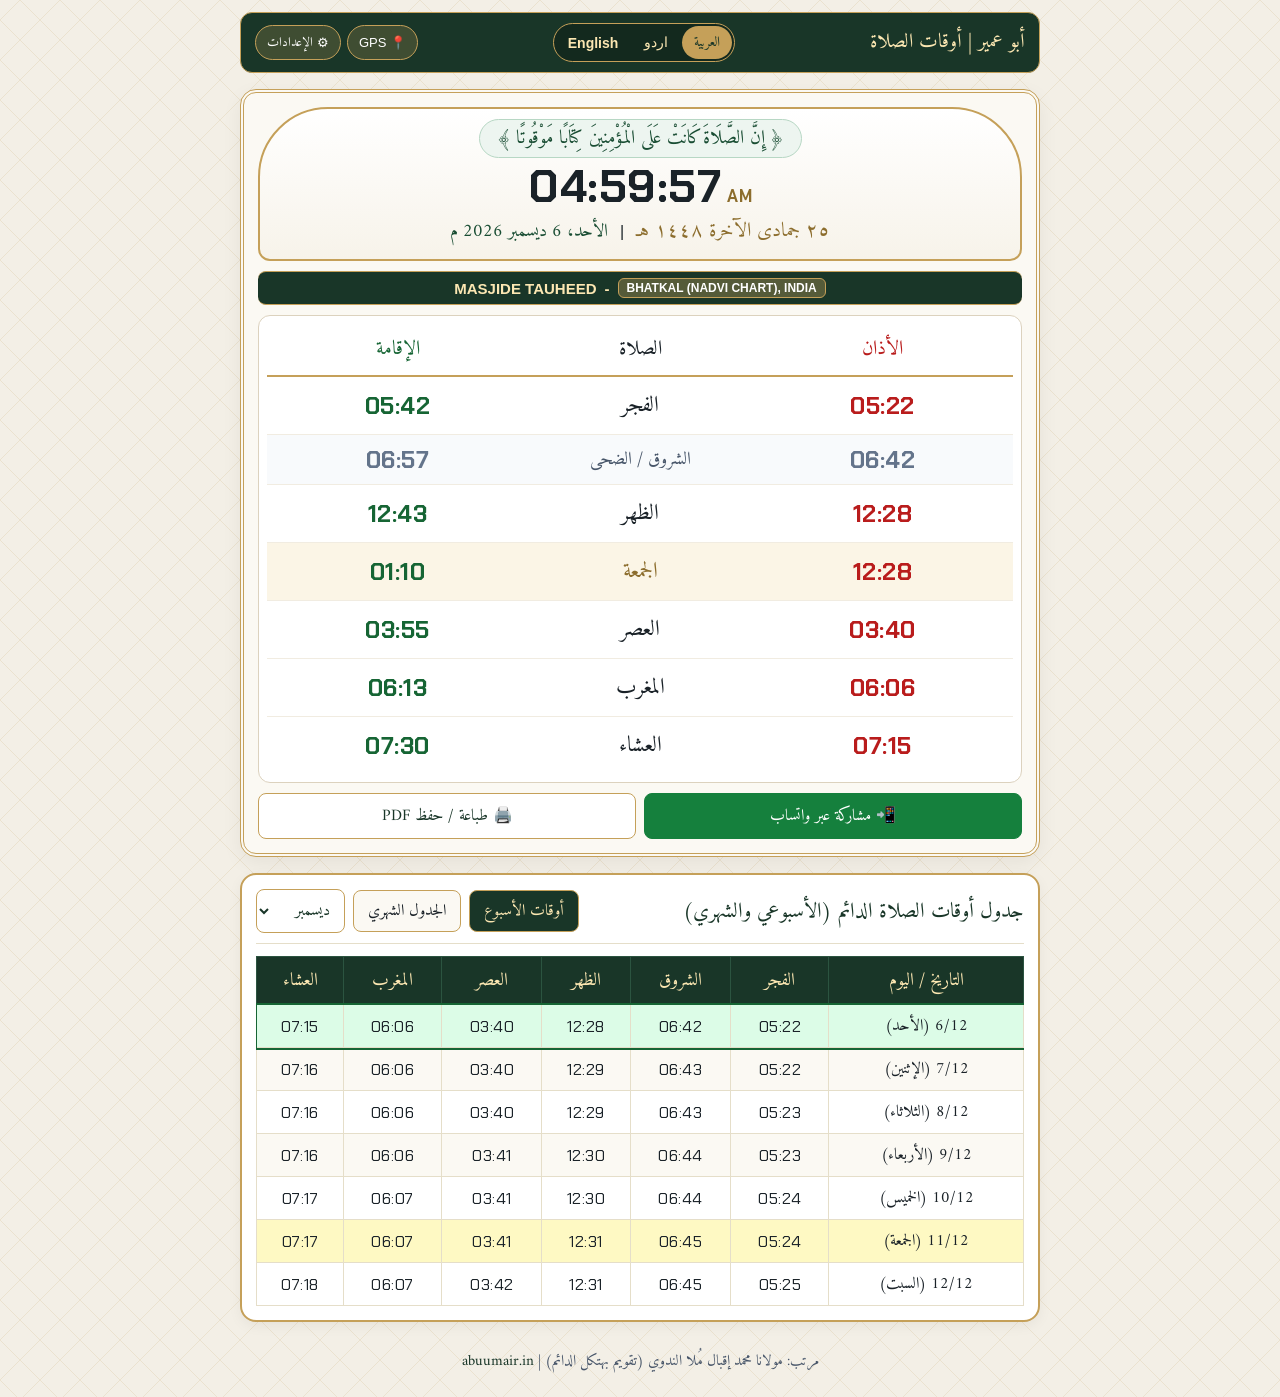
==== auqaat/index.html @ 112abd3d "Create index.html" ====
<!DOCTYPE html>
<html lang="ar" dir="rtl" id="html-root">
<head>
    <meta charset="UTF-8">
    <meta name="viewport" content="width=device-width, initial-scale=1.0">
    <title>أوقات الصلاة | اوقاتِ نماز | Prayer Times - Abu Umair</title>
    <meta name="description" content="Bhatkal Permanent Prayer Times (Nadvi Chart) in Arabic, Urdu, and English - abuumair.in">

    <link rel="preconnect" href="https://fonts.googleapis.com">
    <link rel="preconnect" href="https://fonts.gstatic.com" crossorigin>
    <link href="https://fonts.googleapis.com/css2?family=Amiri:wght@400&family=Chakra+Petch:wght@600;700&display=swap" rel="stylesheet">

    <style>
        @font-face {
            font-family: 'Jameel Noori Nastaliq';
            src: local('Jameel Noori Nastaliq'), local('JameelNooriNastaliq');
            font-weight: normal;
            font-style: normal;
        }

        :root {
            --bg-page: #f3efe6;
            --card-bg: #fbf9f3;
            --primary-green: #193628;
            --accent-green: #194d33;
            --gold: #c5a059;
            --gold-dark: #8c6d2d;
            --adhan-red: #b91c1c;
            --iqamah-green: #166534;
            --text-dark: #1a2228;
        }

        * {
            box-sizing: border-box;
            margin: 0;
            padding: 0;
        }

        body {
            background-color: var(--bg-page);
            background-image: url("data:image/svg+xml,%3Csvg width='40' height='40' viewBox='0 0 40 40' xmlns='http://www.w3.org/2000/svg'%3E%3Cpath d='M20 0 L40 20 L20 40 L0 20 Z' fill='none' stroke='%23c5a059' stroke-width='0.75' opacity='0.22'/%3E%3C/svg%3E");
            color: var(--text-dark);
            font-family: 'Segoe UI', Tahoma, sans-serif;
            min-height: 100vh;
            overflow-y: auto;
            padding: 12px;
        }

        /* Language-Specific Typography */
        .lang-ar {
            font-family: 'Amiri', serif !important;
            font-weight: 400 !important;
        }

        .lang-ur {
            font-family: 'Jameel Noori Nastaliq', 'Noto Nastaliq Urdu', serif !important;
            font-weight: normal !important;
            line-height: 1.75;
        }

        .lang-en {
            font-family: 'Segoe UI', Tahoma, sans-serif !important;
            font-weight: 600;
        }

        .arabic-fixed {
            font-family: 'Amiri', serif !important;
            font-weight: 400 !important;
        }

        .urdu-fixed {
            font-family: 'Jameel Noori Nastaliq', 'Noto Nastaliq Urdu', serif !important;
            font-weight: normal !important;
        }

        .time-font {
            font-family: 'Chakra Petch', sans-serif !important;
            letter-spacing: 0.5px;
        }

        .portal-wrapper {
            max-width: 800px;
            margin: 0 auto;
            display: flex;
            flex-direction: column;
            gap: 16px;
        }

        /* Top Navigation Bar */
        .web-navbar {
            background: var(--primary-green);
            border: 1.5px solid var(--gold);
            border-radius: 12px;
            padding: 10px 14px;
            display: flex;
            justify-content: space-between;
            align-items: center;
            color: #fce7b2;
            flex-wrap: wrap;
            gap: 10px;
        }

        .web-brand a {
            color: #fce7b2;
            text-decoration: none;
            font-size: 20px;
        }

        .lang-switcher {
            display: flex;
            background: rgba(0, 0, 0, 0.25);
            border: 1px solid var(--gold);
            border-radius: 20px;
            padding: 2px;
            gap: 2px;
        }

        .lang-btn {
            background: transparent;
            border: none;
            color: #fce7b2;
            padding: 4px 12px;
            border-radius: 18px;
            cursor: pointer;
            font-size: 14px;
            transition: all 0.2s;
        }

        .lang-btn.active {
            background: var(--gold);
            color: var(--primary-green);
        }

        .nav-actions {
            display: flex;
            gap: 6px;
            flex-wrap: wrap;
        }

        .nav-pill-btn {
            background: rgba(197, 160, 89, 0.22);
            border: 1px solid var(--gold);
            color: #ffffff;
            padding: 5px 11px;
            border-radius: 20px;
            font-size: 13px;
            cursor: pointer;
            display: inline-flex;
            align-items: center;
            gap: 4px;
            transition: background 0.2s;
        }

        .nav-pill-btn:hover {
            background: var(--gold);
            color: var(--primary-green);
        }

        /* Main Display Card */
        .display-card {
            background-color: var(--card-bg);
            border: 4px double var(--gold);
            border-radius: 16px;
            padding: 14px;
            box-shadow: 0 6px 20px rgba(0, 0, 0, 0.06);
        }

        .top-header-box {
            border: 2px solid var(--gold);
            border-radius: 70px 70px 12px 12px;
            padding: 10px 14px;
            background: linear-gradient(180deg, #ffffff 0%, #f7f3ea 100%);
            text-align: center;
        }

        .quran-aayat {
            font-size: 19px;
            color: var(--accent-green);
            background: #edf5f0;
            border: 1px solid #b7d7c4;
            border-radius: 20px;
            padding: 2px 16px;
            display: inline-block;
            margin-bottom: 4px;
            direction: rtl;
            unicode-bidi: isolate;
        }

        .clock-wrap {
            display: flex;
            justify-content: center;
            align-items: baseline;
            gap: 6px;
            direction: ltr;
        }

        .digital-clock {
            font-size: 46px;
            font-weight: 700;
            color: var(--text-dark);
            line-height: 1.05;
        }

        .clock-ampm {
            font-size: 17px;
            font-weight: 700;
            color: var(--gold-dark);
        }

        .date-row {
            display: flex;
            justify-content: center;
            align-items: center;
            gap: 12px;
            flex-wrap: wrap;
            margin-top: 4px;
        }

        .hijri-date {
            font-size: 20px;
            color: var(--gold-dark);
        }

        .greg-date {
            font-size: 18px;
            color: var(--accent-green);
        }

        .mosque-name-bar {
            background: var(--primary-green);
            border-top: 1.5px solid var(--gold);
            border-bottom: 1.5px solid var(--gold);
            border-radius: 8px;
            padding: 6px 10px;
            text-align: center;
            margin: 10px 0;
            direction: ltr;
        }

        .mosque-title-wrap {
            color: #fce7b2;
            font-size: 15px;
            font-weight: 700;
            display: flex;
            align-items: center;
            justify-content: center;
            gap: 8px;
            flex-wrap: wrap;
        }

        .location-roman-badge {
            color: #ffffff;
            font-size: 12px;
            background: rgba(197, 160, 89, 0.35);
            border: 1px solid var(--gold);
            padding: 2px 8px;
            border-radius: 6px;
            text-transform: uppercase;
        }

        /* Today's Prayer Table */
        .table-wrapper {
            background: #ffffff;
            border: 1.5px solid #dcd2be;
            border-radius: 12px;
            padding: 8px;
            overflow-x: auto;
        }

        .prayer-table {
            width: 100%;
            border-collapse: collapse;
        }

        .prayer-table th {
            font-size: 20px;
            padding: 8px 4px;
            border-bottom: 2px solid var(--gold);
            text-align: center;
        }

        .col-adhan { color: var(--adhan-red); width: 35%; }
        .col-name  { color: var(--text-dark); width: 30%; }
        .col-iqamah{ color: var(--iqamah-green); width: 35%; }

        .prayer-table td {
            padding: 9px 4px;
            text-align: center;
            border-bottom: 1px solid #f1ece1;
        }

        .prayer-table tr:last-child td {
            border-bottom: none;
        }

        .prayer-table tr.active-prayer {
            background: #f0fdf4;
            outline: 2px solid var(--iqamah-green);
        }

        .prayer-table tr.juma-row {
            background: #fbf5e6;
        }

        .prayer-table tr.shurooq-row {
            background: #f8fafc;
        }

        .prayer-table td.name {
            font-size: 22px;
        }

        .time-cell {
            font-size: 24px;
            font-weight: 700;
            direction: ltr;
            display: inline-block;
        }

        .val-adhan { color: var(--adhan-red); }
        .val-iqamah { color: var(--iqamah-green); }
        .val-gray { color: #64748b; }

        /* Action Bar under Today Table */
        .quick-tools-bar {
            display: flex;
            justify-content: space-between;
            align-items: center;
            gap: 8px;
            margin-top: 10px;
            flex-wrap: wrap;
        }

        .tool-btn {
            flex: 1;
            min-width: 140px;
            padding: 8px 12px;
            border-radius: 8px;
            border: 1.5px solid var(--gold);
            background: #ffffff;
            color: var(--primary-green);
            font-size: 16px;
            cursor: pointer;
            display: flex;
            align-items: center;
            justify-content: center;
            gap: 6px;
            transition: all 0.2s;
        }

        .tool-btn.whatsapp {
            background: #15803d;
            color: #ffffff;
            border-color: #15803d;
        }

        .tool-btn:hover {
            opacity: 0.9;
        }

        /* Weekly & Monthly Schedule Section */
        .schedule-section {
            background: #ffffff;
            border: 2px solid var(--gold);
            border-radius: 16px;
            padding: 14px;
            box-shadow: 0 4px 14px rgba(0,0,0,0.05);
        }

        .schedule-header {
            display: flex;
            justify-content: space-between;
            align-items: center;
            flex-wrap: wrap;
            gap: 10px;
            margin-bottom: 12px;
            padding-bottom: 10px;
            border-bottom: 1.5px solid #e5dec9;
        }

        .schedule-title {
            font-size: 21px;
            color: var(--primary-green);
        }

        .schedule-controls {
            display: flex;
            gap: 8px;
            align-items: center;
            flex-wrap: wrap;
        }

        .tab-btn {
            padding: 6px 14px;
            border-radius: 8px;
            border: 1px solid var(--gold);
            background: #fbf9f3;
            color: var(--text-dark);
            cursor: pointer;
            font-size: 16px;
        }

        .tab-btn.active {
            background: var(--primary-green);
            color: #fce7b2;
        }

        .month-select {
            padding: 6px 10px;
            border-radius: 8px;
            border: 1.5px solid var(--gold);
            background: #ffffff;
            font-size: 16px;
            color: var(--primary-green);
        }

        .monthly-table-wrap {
            overflow-x: auto;
        }

        .monthly-table {
            width: 100%;
            border-collapse: collapse;
            min-width: 540px;
            text-align: center;
        }

        .monthly-table th {
            background: var(--primary-green);
            color: #fce7b2;
            padding: 8px 4px;
            font-size: 18px;
            border: 1px solid #2b5440;
        }

        .monthly-table td {
            padding: 7px 4px;
            border: 1px solid #e5dec9;
            font-size: 16px;
        }

        .monthly-table tr:nth-child(even) {
            background: #fbf9f3;
        }

        .monthly-table tr.today-highlight {
            background: #dcfce7 !important;
            outline: 2px solid var(--iqamah-green);
        }

        .monthly-table tr.friday-highlight {
            background: #fef9c3;
        }

        /* Footer */
        .portal-footer {
            text-align: center;
            padding: 10px;
            color: #475569;
            font-size: 15px;
        }

        .portal-footer a {
            color: var(--primary-green);
            text-decoration: none;
        }

        /* Settings Modal (RTL Prayer Grid) */
        .modal {
            display: none;
            position: fixed;
            inset: 0;
            background: rgba(0, 0, 0, 0.75);
            justify-content: center;
            align-items: center;
            z-index: 100;
            padding: 12px;
        }

        .modal-content {
            background: #fbf9f3;
            color: #1a2228;
            border: 2px solid var(--gold);
            padding: 16px;
            border-radius: 12px;
            width: 100%;
            max-width: 440px;
            max-height: 90vh;
            overflow-y: auto;
            direction: ltr;
        }

        .input-group {
            display: flex;
            justify-content: space-between;
            align-items: center;
            margin-bottom: 6px;
        }

        .input-group input, .input-group select {
            padding: 5px;
            border: 1px solid var(--gold);
            border-radius: 5px;
            width: 180px;
            font-family: 'Chakra Petch', sans-serif;
            font-weight: 600;
        }

        .rtl-prayer-grid {
            direction: rtl;
            background: #ffffff;
            border: 1px solid #dcd2be;
            border-radius: 8px;
            padding: 8px;
            margin: 8px 0;
        }

        .rtl-prayer-row {
            display: grid;
            grid-template-columns: 1.1fr 1fr 1fr;
            gap: 6px;
            align-items: center;
            margin-bottom: 6px;
            text-align: center;
        }

        .rtl-prayer-row label {
            text-align: right;
            font-size: 18px;
            color: #1a2228;
        }

        .rtl-prayer-row input {
            width: 100%;
            padding: 4px;
            border: 1px solid var(--gold);
            border-radius: 4px;
            text-align: center;
            font-family: 'Chakra Petch', sans-serif;
            font-weight: 700;
            direction: ltr;
        }

        .btn-row { display: flex; gap: 8px; margin-top: 10px; }
        .save-btn { flex: 2; background: var(--primary-green); color: #fce7b2; padding: 9px; border: none; border-radius: 6px; font-weight: bold; cursor: pointer; }
        .reset-btn { flex: 1; background: var(--adhan-red); color: white; padding: 9px; border: none; border-radius: 6px; font-weight: bold; cursor: pointer; }
        .gps-btn { background: #00897b; color: white; border: none; padding: 9px; border-radius: 6px; font-weight: bold; width: 100%; cursor: pointer; margin-bottom: 8px; }

        @media print {
            body { background: #ffffff; padding: 0; }
            .web-navbar, .quick-tools-bar, .tab-btn, .portal-footer, .modal { display: none !important; }
            .display-card { box-shadow: none; border: 2px solid #000; margin-bottom: 12px; }
            .schedule-section { box-shadow: none; border: 2px solid #000; }
            .monthly-table th { background: #193628 !important; color: #ffffff !important; -webkit-print-color-adjust: exact; }
        }
    </style>
</head>
<body>

<div class="portal-wrapper">
    <!-- Trilingual Website Header -->
    <nav class="web-navbar">
        <div class="web-brand">
            <a href="https://abuumair.in" id="brand-link" class="lang-ar">أبو عمير | أوقات الصلاة</a>
        </div>

        <!-- Language Switcher -->
        <div class="lang-switcher">
            <button class="lang-btn arabic-fixed active" id="btn-lang-ar" onclick="setLanguage('ar')">العربية</button>
            <button class="lang-btn urdu-fixed" id="btn-lang-ur" onclick="setLanguage('ur')">اردو</button>
            <button class="lang-btn lang-en" id="btn-lang-en" onclick="setLanguage('en')">English</button>
        </div>

        <div class="nav-actions">
            <button class="nav-pill-btn" onclick="trackLiveGPSLocation()" id="btn-gps">📍 GPS</button>
            <button class="nav-pill-btn" onclick="openSettings()" id="btn-settings">⚙ <span id="lbl-settings">الإعدادات</span></button>
        </div>
    </nav>

    <!-- Live Prayer Display Card -->
    <section class="display-card">
        <div class="top-header-box">
            <div class="quran-aayat arabic-fixed" dir="rtl">﴿ إِنَّ الصَّلَاةَ كَانَتْ عَلَى الْمُؤْمِنِينَ كِتَابًا مَوْقُوتًا ﴾</div>
            <div class="clock-wrap">
                <div class="digital-clock time-font" id="clock">00:00:00</div>
                <div class="clock-ampm time-font" id="clock-ampm"></div>
            </div>
            <div class="date-row">
                <span class="hijri-date" id="view-hijri">-- جمادى الآخرة 1448</span>
                <span>|</span>
                <span class="greg-date" id="view-greg">-- نوفمبر 2026</span>
            </div>
        </div>

        <div class="mosque-name-bar">
            <div class="mosque-title-wrap">
                <span id="view-masjid-name">MASJIDE TAUHEED</span>
                <span>-</span>
                <span class="location-roman-badge" id="view-location-badge">BHATKAL (NADVI CHART), INDIA</span>
            </div>
        </div>

        <div class="table-wrapper">
            <table class="prayer-table">
                <thead>
                    <tr>
                        <th class="col-adhan" id="th-adhan">الأذان</th>
                        <th class="col-name" id="th-prayer">الصلاة</th>
                        <th class="col-iqamah" id="th-iqamah">الإقامة</th>
                    </tr>
                </thead>
                <tbody>
                    <tr id="row-fajr">
                        <td><span class="time-cell val-adhan time-font" id="view-fajr-a">05:14</span></td>
                        <td class="name" id="lbl-fajr">الفجر</td>
                        <td><span class="time-cell val-iqamah time-font" id="view-fajr-i">05:34</span></td>
                    </tr>
                    <tr class="shurooq-row">
                        <td><span class="time-cell val-gray time-font" id="view-shurooq">06:33</span></td>
                        <td class="name" style="font-size:18px; color:#475569;" id="lbl-shurooq">الشروق / الضحى</td>
                        <td><span class="time-cell val-gray time-font" id="view-duha">06:48</span></td>
                    </tr>
                    <tr id="row-dhuhr">
                        <td><span class="time-cell val-adhan time-font" id="view-dhuhr-a">12:23</span></td>
                        <td class="name" id="lbl-dhuhr">الظهر</td>
                        <td><span class="time-cell val-iqamah time-font" id="view-dhuhr-i">12:38</span></td>
                    </tr>
                    <tr id="row-juma" class="juma-row">
                        <td><span class="time-cell val-adhan time-font" id="view-juma-a">12:23</span></td>
                        <td class="name" style="color: var(--gold-dark);" id="lbl-juma">الجمعة</td>
                        <td><span class="time-cell val-iqamah time-font" id="view-juma-i">01:10</span></td>
                    </tr>
                    <tr id="row-asr">
                        <td><span class="time-cell val-adhan time-font" id="view-asr-a">03:36</span></td>
                        <td class="name" id="lbl-asr">العصر</td>
                        <td><span class="time-cell val-iqamah time-font" id="view-asr-i">03:51</span></td>
                    </tr>
                    <tr id="row-maghrib">
                        <td><span class="time-cell val-adhan time-font" id="view-maghrib-a">06:03</span></td>
                        <td class="name" id="lbl-maghrib">المغرب</td>
                        <td><span class="time-cell val-iqamah time-font" id="view-maghrib-i">06:10</span></td>
                    </tr>
                    <tr id="row-isha">
                        <td><span class="time-cell val-adhan time-font" id="view-isha-a">07:11</span></td>
                        <td class="name" id="lbl-isha">العشاء</td>
                        <td><span class="time-cell val-iqamah time-font" id="view-isha-i">07:26</span></td>
                    </tr>
                </tbody>
            </table>
        </div>

        <!-- Website Action Tools -->
        <div class="quick-tools-bar">
            <button class="tool-btn whatsapp" onclick="shareOnWhatsApp()" id="btn-whatsapp">📲 مشاركة عبر واتساب</button>
            <button class="tool-btn" onclick="window.print()" id="btn-print">🖨️ طباعة / حفظ PDF</button>
        </div>
    </section>

    <!-- Weekly & Monthly Chart Section -->
    <section class="schedule-section">
        <div class="schedule-header">
            <h2 class="schedule-title" id="lbl-schedule-title">جدول أوقات الصلاة الدائم (الأسبوعي والشهري)</h2>
            <div class="schedule-controls">
                <button class="tab-btn active" id="tab-weekly" onclick="switchScheduleView('weekly')">أوقات الأسبوع</button>
                <button class="tab-btn" id="tab-monthly" onclick="switchScheduleView('monthly')">الجدول الشهري</button>
                <select class="month-select" id="month-selector" onchange="renderScheduleTable()">
                    <!-- Populated dynamically -->
                </select>
            </div>
        </div>

        <div class="monthly-table-wrap">
            <table class="monthly-table">
                <thead>
                    <tr>
                        <th id="mth-date">التاريخ / اليوم</th>
                        <th id="mth-fajr">الفجر</th>
                        <th id="mth-shurooq">الشروق</th>
                        <th id="mth-dhuhr">الظهر</th>
                        <th id="mth-asr">العصر</th>
                        <th id="mth-maghrib">المغرب</th>
                        <th id="mth-isha">العشاء</th>
                    </tr>
                </thead>
                <tbody id="schedule-table-body">
                    <!-- Populated via JS -->
                </tbody>
            </table>
        </div>
    </section>

    <footer class="portal-footer" id="lbl-footer">
        مرتب: مولانا محمد إقبال مُلا الندوي (تقويم بهتكل الدائم) | <a href="https://abuumair.in">abuumair.in</a>
    </footer>
</div>

<!-- Settings Modal -->
<div class="modal" id="settingsModal" onclick="closeSettingsOutside(event)">
    <div class="modal-content" onclick="event.stopPropagation()">
        <h3 style="text-align:center; color:var(--gold-dark); margin-bottom:10px;">Taqweem & Masjid Settings</h3>

        <button class="gps-btn" onclick="trackLiveGPSLocation()">📍 Auto Detect My Current GPS Location</button>

        <div class="input-group" style="background:#fefce8; border:1px solid #ca8a04; padding:6px 8px; border-radius:6px;">
            <label style="font-size:12px; font-weight:bold;">Taqweem Mode:</label>
            <select id="inp-taqweem-mode" onchange="handleModeChange()">
                <option value="bhatkal_perm">Bhatkal Permanent (Nadvi Chart)</option>
                <option value="auto_gps">Live GPS Auto Location</option>
                <option value="manual">Manual Custom Times</option>
            </select>
        </div>

        <div id="gps-options-box" style="display:none; background:#edf5f0; border:1px solid #b7d7c4; padding:6px 8px; border-radius:6px; margin-bottom:6px;">
            <div class="input-group">
                <label style="font-size:12px;">Calc Method:</label>
                <select id="inp-calc-method" onchange="recalculateGPSPrayerTimes()">
                    <option value="Moonsighting">Moonsighting Committee</option>
                    <option value="Karachi">Karachi (India / Pak)</option>
                    <option value="Makkah">Umm Al-Qura (Makkah)</option>
                    <option value="MWL">Muslim World League</option>
                </select>
            </div>
            <div class="input-group">
                <label style="font-size:12px;">Asr Juristic:</label>
                <select id="inp-school" onchange="recalculateGPSPrayerTimes()">
                    <option value="0">Shafi'i / Maliki / Hanbali (1x)</option>
                    <option value="1">Hanafi (2x)</option>
                </select>
            </div>
        </div>

        <div class="input-group">
            <label style="font-size:12px;">Clock Format:</label>
            <select id="inp-time-format">
                <option value="12">12-Hour (AM / PM)</option>
                <option value="24">24-Hour (Railway)</option>
            </select>
        </div>

        <div class="input-group">
            <label style="font-size:12px;">Masjid Name:</label>
            <input type="text" id="inp-masjid">
        </div>

        <div class="input-group">
            <label style="font-size:12px;">Location Tag:</label>
            <input type="text" id="inp-location-tag">
        </div>

        <div class="input-group">
            <label style="font-size:12px;">Hijri Offset (Days):</label>
            <input type="number" id="inp-hijri-offset" value="-1" style="width:70px;">
        </div>

        <!-- RTL Prayer Columns -->
        <div class="rtl-prayer-grid">
            <div class="rtl-prayer-row" style="border-bottom:1.5px solid var(--gold); padding-bottom:4px;">
                <span class="arabic-fixed" style="text-align:right;">الصلاة</span>
                <span class="arabic-fixed" style="color:var(--adhan-red);">الأذان (24h)</span>
                <span class="arabic-fixed" style="color:var(--iqamah-green);">الإقامة (24h)</span>
            </div>
            <div class="rtl-prayer-row"><label class="arabic-fixed">الفجر</label><input type="text" id="inp-fajr-a"><input type="text" id="inp-fajr-i"></div>
            <div class="rtl-prayer-row"><label class="arabic-fixed">الشروق / الضحى</label><input type="text" id="inp-shurooq"><input type="text" id="inp-duha"></div>
            <div class="rtl-prayer-row"><label class="arabic-fixed">الظهر</label><input type="text" id="inp-dhuhr-a"><input type="text" id="inp-dhuhr-i"></div>
            <div class="rtl-prayer-row"><label class="arabic-fixed">الجمعة</label><input type="text" id="inp-juma-a"><input type="text" id="inp-juma-i"></div>
            <div class="rtl-prayer-row"><label class="arabic-fixed">العصر</label><input type="text" id="inp-asr-a"><input type="text" id="inp-asr-i"></div>
            <div class="rtl-prayer-row"><label class="arabic-fixed">المغرب</label><input type="text" id="inp-maghrib-a"><input type="text" id="inp-maghrib-i"></div>
            <div class="rtl-prayer-row"><label class="arabic-fixed">العشاء</label><input type="text" id="inp-isha-a"><input type="text" id="inp-isha-i"></div>
        </div>

        <div class="btn-row">
            <button class="save-btn" onclick="saveSettings()">Save Settings</button>
            <button class="reset-btn" onclick="resetToDefaults()">Restore Defaults</button>
        </div>
    </div>
</div>

<script>
    const BHATKAL_LAT = 13.9780;
    const BHATKAL_LNG = 74.5770;
    const BHATKAL_TZ  = 5.5;
    const STORAGE_KEY = 'abuumair_trilingual_prayer_v3';

    let currentLang = localStorage.getItem('abuumair_prayer_lang') || 'ar';

    // Trilingual Translations Dictionary with Conditional Footers
    const i18n = {
        ar: {
            dir: 'rtl',
            fontClass: 'lang-ar',
            brand: 'أبو عمير | أوقات الصلاة',
            settings: 'الإعدادات',
            adhan: 'الأذان',
            prayer: 'الصلاة',
            iqamah: 'الإقامة',
            fajr: 'الفجر',
            shurooqFull: 'الشروق / الضحى',
            shurooq: 'الشروق',
            dhuhr: 'الظهر',
            juma: 'الجمعة',
            asr: 'العصر',
            maghrib: 'المغرب',
            isha: 'العشاء',
            whatsapp: '📲 مشاركة عبر واتساب',
            print: '🖨️ طباعة / حفظ PDF',
            scheduleTitle: 'جدول أوقات الصلاة الدائم (الأسبوعي والشهري)',
            weeklyTab: 'أوقات الأسبوع',
            monthlyTab: 'الجدول الشهري',
            dateCol: 'التاريخ / اليوم',
            footerBhatkal: 'مرتب: مولانا محمد إقبال مُلا الندوي (تقويم بهتكل الدائم) | <a href="https://abuumair.in">abuumair.in</a>',
            footerGlobal: 'مواقيت الصلاة حسب الموقع الجغرافي (المعادلات الفلكية) | <a href="https://abuumair.in">abuumair.in</a>',
            days: ["الأحد", "الإثنين", "الثلاثاء", "الأربعاء", "الخميس", "الجمعة", "السبت"],
            months: ["يناير", "فبراير", "مارس", "أبريل", "مايو", "يونيو", "يوليو", "أغسطس", "سبتمبر", "أكتوبر", "نوفمبر", "ديسمبر"],
            hijriLocale: 'ar-SA-u-ca-islamic-umalqura'
        },
        ur: {
            dir: 'rtl',
            fontClass: 'lang-ur',
            brand: 'ابو عمیر | اوقاتِ نماز',
            settings: 'ترتیبات',
            adhan: 'اذان',
            prayer: 'نماز',
            iqamah: 'اقامت',
            fajr: 'فجر',
            shurooqFull: 'طلوع آفتاب / چاشت',
            shurooq: 'طلوع',
            dhuhr: 'ظہر',
            juma: 'جمعہ',
            asr: 'عصر',
            maghrib: 'مغرب',
            isha: 'عشاء',
            whatsapp: '📲 واٹس ایپ پر شیئر کریں',
            print: '🖨️ پرنٹ / PDF محفوظ کریں',
            scheduleTitle: 'دائمی اوقاتِ نماز کا نقشہ (ہفتہ وار و ماہانہ)',
            weeklyTab: 'اس ہفتے کے اوقات',
            monthlyTab: 'مکمل مہینے کا چارٹ',
            dateCol: 'تاریخ / دن',
            footerBhatkal: 'مرتب: مولانا محمد اقبال مُلا صاحب ندوی (بھٹکل چارٹ) | <a href="https://abuumair.in">abuumair.in</a>',
            footerGlobal: 'مقام کے لحاظ سے فلکیاتی اوقاتِ نماز | <a href="https://abuumair.in">abuumair.in</a>',
            days: ["اتوار", "پیر", "منگل", "بدھ", "جمعرات", "جمعہ", "ہفتہ"],
            months: ["جنوری", "فروری", "مارچ", "اپریل", "مئی", "جون", "جولائی", "اگست", "ستمبر", "اکتوبر", "نومبر", "دسمبر"],
            hijriLocale: 'ur-PK-u-ca-islamic-umalqura'
        },
        en: {
            dir: 'ltr',
            fontClass: 'lang-en',
            brand: 'Abu Umair | Prayer Times',
            settings: 'Settings',
            adhan: 'Adhan',
            prayer: 'Prayer',
            iqamah: 'Iqamah',
            fajr: 'Fajr',
            shurooqFull: 'Sunrise / Duha',
            shurooq: 'Sunrise',
            dhuhr: 'Dhuhr',
            juma: 'Jumu\'ah',
            asr: 'Asr',
            maghrib: 'Maghrib',
            isha: 'Isha',
            whatsapp: '📲 Share on WhatsApp',
            print: '🖨️ Print / Save PDF',
            scheduleTitle: 'Permanent Prayer Timetable (Weekly & Monthly)',
            weeklyTab: 'This Week',
            monthlyTab: 'Full Month Chart',
            dateCol: 'Date / Day',
            footerBhatkal: 'Compiled by Maulana M. Iqbal Mulla Nadvi (Bhatkal Chart) | <a href="https://abuumair.in">abuumair.in</a>',
            footerGlobal: 'Calculated via Astronomical / Moonsighting Standards | <a href="https://abuumair.in">abuumair.in</a>',
            days: ["Sunday", "Monday", "Tuesday", "Wednesday", "Thursday", "Friday", "Saturday"],
            months: ["January", "February", "March", "April", "May", "June", "July", "August", "September", "October", "November", "December"],
            hijriLocale: 'en-US-u-ca-islamic-umalqura'
        }
    };

    const nadviChartData = {
	1: [ // JANUARY[cite: 15]
            ["05:35","06:55","12:41","15:51","18:17","19:27"],["05:35","06:56","12:41","15:52","18:18","19:27"],["05:35","06:56","12:42","15:52","18:18","19:28"],
            ["05:36","06:56","12:42","15:53","18:19","19:28"],["05:36","06:57","12:42","15:53","18:19","19:29"],["05:37","06:57","12:43","15:54","18:20","19:29"],
            ["05:37","06:57","12:43","15:54","18:20","19:30"],["05:37","06:58","12:44","15:55","18:21","19:30"],["05:38","06:58","12:44","15:56","18:22","19:31"],
            ["05:38","06:58","12:45","15:56","18:22","19:31"],["05:38","06:58","12:45","15:57","18:23","19:32"],["05:39","06:59","12:45","15:57","18:23","19:32"],
            ["05:39","06:59","12:46","15:58","18:24","19:33"],["05:39","06:59","12:46","15:58","18:24","19:33"],["05:40","06:59","12:47","15:59","18:25","19:34"],
            ["05:40","06:59","12:47","15:59","18:26","19:34"],["05:40","06:59","12:47","16:00","18:26","19:35"],["05:40","06:59","12:48","16:00","18:27","19:35"],
            ["05:40","07:00","12:48","16:00","18:27","19:36"],["05:41","07:00","12:48","16:01","18:28","19:36"],["05:41","07:00","12:49","16:01","18:28","19:37"],
            ["05:41","07:00","12:49","16:02","18:29","19:37"],["05:41","07:00","12:49","16:02","18:29","19:38"],["05:41","07:00","12:49","16:03","18:30","19:38"],
            ["05:41","07:00","12:50","16:03","18:30","19:38"],["05:41","07:00","12:50","16:03","18:31","19:39"],["05:41","07:00","12:50","16:04","18:31","19:39"],
            ["05:41","07:00","12:50","16:04","18:32","19:40"],["05:41","06:59","12:50","16:04","18:32","19:40"],["05:41","06:59","12:51","16:05","18:33","19:40"],
            ["05:41","06:59","12:51","16:05","18:33","19:41"]
        ],
        2: [ // FEBRUARY (Includes Feb 29)[cite: 15]
            ["05:41","06:59","12:51","16:05","18:34","19:41"],["05:41","06:59","12:51","16:06","18:34","19:41"],["05:41","06:59","12:51","16:06","18:35","19:42"],
            ["05:41","06:59","12:51","16:06","18:35","19:42"],["05:41","06:58","12:51","16:06","18:35","19:42"],["05:41","06:58","12:51","16:07","18:36","19:43"],
            ["05:41","06:58","12:52","16:07","18:36","19:43"],["05:41","06:58","12:52","16:07","18:37","19:43"],["05:40","06:57","12:52","16:07","18:37","19:43"],
            ["05:40","06:57","12:52","16:07","18:37","19:44"],["05:40","06:57","12:52","16:08","18:38","19:44"],["05:40","06:56","12:52","16:08","18:38","19:44"],
            ["05:40","06:56","12:52","16:08","18:38","19:44"],["05:39","06:56","12:52","16:08","18:39","19:45"],["05:39","06:55","12:52","16:08","18:39","19:45"],
            ["05:39","06:55","12:52","16:08","18:39","19:45"],["05:38","06:54","12:51","16:08","18:40","19:45"],["05:38","06:54","12:51","16:08","18:40","19:46"],
            ["05:37","06:53","12:51","16:08","18:40","19:46"],["05:37","06:53","12:51","16:08","18:40","19:46"],["05:37","06:53","12:51","16:08","18:41","19:46"],
            ["05:36","06:52","12:51","16:08","18:41","19:46"],["05:36","06:52","12:51","16:08","18:41","19:47"],["05:35","06:51","12:51","16:08","18:41","19:47"],
            ["05:35","06:50","12:51","16:08","18:42","19:47"],["05:34","06:50","12:50","16:08","18:42","19:47"],["05:34","06:49","12:50","16:07","18:42","19:47"],
            ["05:34","06:49","12:50","16:07","18:42","19:47"],["05:33","06:49","12:50","16:07","18:42","19:47"]
        ],
        3: [ // MARCH[cite: 15]
            ["05:33","06:48","12:50","16:07","18:43","19:48"],["05:32","06:48","12:50","16:07","18:43","19:48"],["05:32","06:47","12:50","16:07","18:43","19:48"],
            ["05:31","06:46","12:49","16:06","18:43","19:48"],["05:31","06:46","12:49","16:06","18:43","19:48"],["05:30","06:45","12:49","16:06","18:44","19:48"],
            ["05:30","06:45","12:49","16:06","18:44","19:48"],["05:29","06:44","12:48","16:05","18:44","19:49"],["05:28","06:43","12:48","16:05","18:44","19:49"],
            ["05:28","06:43","12:48","16:05","18:44","19:49"],["05:27","06:42","12:48","16:05","18:44","19:49"],["05:26","06:41","12:47","16:04","18:44","19:49"],
            ["05:26","06:41","12:47","16:04","18:44","19:49"],["05:25","06:40","12:47","16:03","18:45","19:49"],["05:25","06:39","12:47","16:03","18:45","19:49"],
            ["05:24","06:39","12:46","16:03","18:45","19:49"],["05:23","06:38","12:46","16:02","18:45","19:50"],["05:22","06:37","12:46","16:02","18:45","19:50"],
            ["05:22","06:37","12:45","16:01","18:45","19:50"],["05:21","06:36","12:45","16:01","18:45","19:50"],["05:20","06:35","12:45","16:01","18:45","19:50"],
            ["05:20","06:35","12:45","16:00","18:45","19:50"],["05:19","06:34","12:44","16:00","18:46","19:50"],["05:18","06:33","12:44","15:59","18:46","19:50"],
            ["05:17","06:33","12:44","15:59","18:46","19:51"],["05:17","06:32","12:43","15:58","18:46","19:51"],["05:16","06:31","12:43","15:57","18:46","19:51"],
            ["05:15","06:30","12:43","15:57","18:46","19:51"],["05:14","06:30","12:42","15:56","18:46","19:51"],["05:14","06:29","12:42","15:56","18:46","19:51"],
            ["05:13","06:28","12:42","15:55","18:46","19:51"]
        ],
        4: [ // APRIL[cite: 16]
            ["05:12","06:28","12:41","15:55","18:46","19:51"],["05:11","06:27","12:41","15:54","18:46","19:52"],["05:11","06:26","12:41","15:54","18:46","19:52"],
            ["05:10","06:26","12:41","15:53","18:47","19:52"],["05:09","06:25","12:40","15:52","18:47","19:52"],["05:08","06:24","12:40","15:52","18:47","19:52"],
            ["05:08","06:24","12:40","15:51","18:47","19:52"],["05:07","06:23","12:39","15:50","18:47","19:53"],["05:06","06:22","12:39","15:50","18:47","19:53"],
            ["05:05","06:22","12:39","15:49","18:47","19:53"],["05:05","06:21","12:39","15:48","18:47","19:53"],["05:04","06:20","12:38","15:48","18:47","19:53"],
            ["05:03","06:20","12:38","15:47","18:47","19:54"],["05:02","06:19","12:38","15:47","18:48","19:54"],["05:02","06:18","12:38","15:46","18:48","19:54"],
            ["05:01","06:18","12:37","15:45","18:48","19:54"],["05:00","06:17","12:37","15:44","18:48","19:54"],["04:59","06:17","12:37","15:44","18:48","19:55"],
            ["04:59","06:16","12:37","15:43","18:48","19:55"],["04:58","06:15","12:36","15:42","18:48","19:55"],["04:57","06:15","12:36","15:42","18:49","19:55"],
            ["04:57","06:14","12:36","15:41","18:49","19:56"],["04:56","06:14","12:36","15:40","18:49","19:56"],["04:55","06:13","12:36","15:40","18:49","19:56"],
            ["04:55","06:13","12:35","15:39","18:49","19:57"],["04:54","06:12","12:35","15:38","18:49","19:57"],["04:53","06:12","12:35","15:38","18:49","19:57"],
            ["04:53","06:11","12:35","15:37","18:50","19:57"],["04:52","06:11","12:35","15:37","18:50","19:58"],["04:51","06:10","12:35","15:38","18:50","19:58"]
        ],
        5: [ // MAY[cite: 16]
            ["04:51","06:10","12:34","15:39","18:50","19:58"],["04:50","06:09","12:34","15:39","18:50","19:59"],["04:49","06:09","12:34","15:40","18:51","19:59"],
            ["04:49","06:08","12:34","15:40","18:51","19:59"],["04:48","06:08","12:34","15:41","18:51","20:00"],["04:48","06:07","12:34","15:42","18:51","20:00"],
            ["04:47","06:07","12:34","15:42","18:52","20:00"],["04:47","06:07","12:34","15:43","18:52","20:01"],["04:46","06:06","12:34","15:43","18:52","20:01"],
            ["04:46","06:06","12:34","15:44","18:52","20:02"],["04:45","06:06","12:34","15:44","18:53","20:02"],["04:45","06:05","12:34","15:45","18:53","20:02"],
            ["04:44","06:05","12:34","15:45","18:53","20:03"],["04:44","06:05","12:34","15:46","18:53","20:03"],["04:43","06:04","12:34","15:46","18:54","20:04"],
            ["04:43","06:04","12:34","15:47","18:54","20:04"],["04:43","06:04","12:34","15:47","18:54","20:04"],["04:42","06:04","12:34","15:48","18:54","20:05"],
            ["04:42","06:03","12:34","15:48","18:55","20:05"],["04:41","06:03","12:34","15:49","18:55","20:06"],["04:41","06:03","12:34","15:49","18:55","20:06"],
            ["04:41","06:03","12:34","15:50","18:56","20:06"],["04:40","06:03","12:34","15:50","18:56","20:07"],["04:40","06:03","12:34","15:51","18:56","20:07"],
            ["04:40","06:02","12:34","15:51","18:56","20:08"],["04:40","06:02","12:34","15:51","18:57","20:08"],["04:39","06:02","12:34","15:52","18:57","20:09"],
            ["04:39","06:02","12:34","15:52","18:57","20:09"],["04:39","06:02","12:34","15:53","18:58","20:09"],["04:39","06:02","12:35","15:53","18:58","20:10"],
            ["04:39","06:02","12:35","15:54","18:58","20:10"]
        ],
        6: [ // JUNE[cite: 16]
            ["04:39","06:02","12:35","15:54","18:59","20:11"],["04:39","06:02","12:35","15:54","18:59","20:11"],["04:38","06:02","12:35","15:55","18:59","20:11"],
            ["04:38","06:02","12:35","15:55","19:00","20:12"],["04:38","06:02","12:35","15:56","19:00","20:12"],["04:38","06:02","12:36","15:56","19:00","20:13"],
            ["04:38","06:02","12:36","15:56","19:00","20:13"],["04:38","06:02","12:36","15:57","19:01","20:13"],["04:38","06:02","12:36","15:57","19:01","20:14"],
            ["04:38","06:02","12:36","15:57","19:01","20:14"],["04:38","06:02","12:37","15:58","19:02","20:14"],["04:38","06:03","12:37","15:58","19:02","20:15"],
            ["04:38","06:03","12:37","15:58","19:02","20:15"],["04:38","06:03","12:37","15:59","19:03","20:15"],["04:39","06:03","12:37","15:59","19:03","20:16"],
            ["04:39","06:03","12:38","15:59","19:03","20:16"],["04:39","06:03","12:38","16:00","19:03","20:16"],["04:39","06:03","12:38","16:00","19:04","20:16"],
            ["04:39","06:04","12:38","16:00","19:04","20:17"],["04:39","06:04","12:38","16:00","19:04","20:17"],["04:40","06:04","12:39","16:01","19:04","20:17"],
            ["04:40","06:04","12:39","16:01","19:04","20:17"],["04:40","06:05","12:39","16:01","19:05","20:18"],["04:40","06:05","12:39","16:01","19:05","20:18"],
            ["04:40","06:05","12:40","16:01","19:05","20:18"],["04:41","06:05","12:40","16:02","19:05","20:18"],["04:41","06:05","12:40","16:02","19:05","20:18"],
            ["04:41","06:06","12:40","16:02","19:06","20:18"],["04:42","06:06","12:40","16:02","19:06","20:19"],["04:42","06:06","12:41","16:02","19:06","20:19"]
        ],
        7: [
            ["04:42","06:07","12:41","16:02","19:06","20:19"],["04:43","06:07","12:41","16:02","19:06","20:19"],["04:43","06:07","12:41","16:02","19:06","20:19"],
            ["04:43","06:07","12:41","16:02","19:06","20:19"],["04:44","06:08","12:42","16:02","19:06","20:19"],["04:44","06:08","12:42","16:02","19:07","20:19"],
            ["04:44","06:08","12:42","16:02","19:07","20:19"],["04:45","06:08","12:42","16:02","19:07","20:19"],["04:45","06:09","12:42","16:02","19:07","20:19"],
            ["04:45","06:09","12:42","16:02","19:07","20:19"],["04:46","06:09","12:42","16:02","19:07","20:19"],["04:46","06:10","12:43","16:02","19:07","20:19"],
            ["04:46","06:10","12:43","16:02","19:07","20:18"],["04:47","06:10","12:43","16:02","19:07","20:18"],["04:47","06:10","12:43","16:02","19:06","20:18"],
            ["04:48","06:11","12:43","16:01","19:06","20:18"],["04:48","06:11","12:43","16:01","19:06","20:18"],["04:49","06:11","12:43","16:01","19:06","20:18"],
            ["04:49","06:12","12:43","16:01","19:06","20:17"],["04:49","06:12","12:43","16:00","19:06","20:17"],["04:50","06:12","12:44","16:00","19:06","20:17"],
            ["04:50","06:12","12:44","16:00","19:06","20:17"],["04:51","06:13","12:44","16:00","19:05","20:16"],["04:51","06:13","12:44","15:59","19:05","20:16"],
            ["04:51","06:13","12:44","15:59","19:05","20:16"],["04:52","06:14","12:44","15:58","19:05","20:15"],["04:52","06:14","12:44","15:58","19:05","20:15"],
            ["04:53","06:14","12:44","15:57","19:04","20:15"],["04:53","06:14","12:44","15:57","19:04","20:14"],["04:53","06:14","12:44","15:56","19:04","20:14"],
            ["04:54","06:15","12:44","15:56","19:03","20:13"]
        ],
        8: [
            ["04:54","06:15","12:44","15:55","19:03","20:13"],["04:55","06:15","12:43","15:55","19:03","20:12"],["04:55","06:15","12:43","15:54","19:02","20:12"],
            ["04:55","06:16","12:43","15:54","19:02","20:11"],["04:56","06:16","12:43","15:53","19:02","20:11"],["04:56","06:16","12:43","15:52","19:01","20:10"],
            ["04:56","06:16","12:43","15:51","19:01","20:10"],["04:57","06:16","12:43","15:51","19:00","20:09"],["04:57","06:17","12:43","15:50","19:00","20:09"],
            ["04:57","06:17","12:43","15:49","19:00","20:08"],["04:58","06:17","12:43","15:48","18:59","20:07"],["04:58","06:17","12:42","15:48","18:59","20:07"],
            ["04:58","06:17","12:42","15:47","18:58","20:06"],["04:59","06:18","12:42","15:46","18:58","20:06"],["04:59","06:18","12:42","15:45","18:57","20:05"],
            ["04:59","06:18","12:42","15:44","18:57","20:04"],["05:00","06:18","12:41","15:44","18:56","20:04"],["05:00","06:18","12:41","15:44","18:56","20:03"],
            ["05:00","06:18","12:41","15:44","18:55","20:02"],["05:00","06:18","12:41","15:45","18:54","20:02"],["05:01","06:18","12:41","15:45","18:54","20:01"],
            ["05:01","06:19","12:40","15:45","18:53","20:00"],["05:01","06:19","12:40","15:45","18:53","19:59"],["05:01","06:19","12:40","15:45","18:52","19:59"],
            ["05:02","06:19","12:40","15:46","18:51","19:58"],["05:02","06:19","12:39","15:46","18:51","19:57"],["05:02","06:19","12:39","15:46","18:50","19:56"],
            ["05:02","06:19","12:39","15:46","18:49","19:56"],["05:02","06:19","12:38","15:46","18:49","19:55"],["05:02","06:19","12:38","15:47","18:48","19:54"],
            ["05:03","06:19","12:38","15:47","18:47","19:54"]
        ],
        9: [
            ["05:03","06:19","12:38","15:47","18:47","19:53"],["05:03","06:19","12:37","15:47","18:46","19:52"],["05:03","06:19","12:37","15:47","18:45","19:51"],
            ["05:03","06:19","12:37","15:47","18:45","19:50"],["05:03","06:20","12:36","15:47","18:44","19:50"],["05:04","06:20","12:36","15:47","18:43","19:49"],
            ["05:04","06:20","12:36","15:47","18:43","19:48"],["05:04","06:20","12:35","15:47","18:42","19:47"],["05:04","06:20","12:35","15:47","18:41","19:46"],
            ["05:04","06:20","12:35","15:47","18:40","19:45"],["05:04","06:20","12:34","15:47","18:40","19:45"],["05:04","06:20","12:34","15:47","18:39","19:44"],
            ["05:04","06:20","12:33","15:47","18:38","19:43"],["05:04","06:20","12:33","15:47","18:37","19:42"],["05:05","06:20","12:33","15:47","18:37","19:42"],
            ["05:05","06:20","12:32","15:46","18:36","19:41"],["05:05","06:20","12:32","15:46","18:35","19:40"],["05:05","06:20","12:32","15:46","18:34","19:39"],
            ["05:05","06:20","12:31","15:46","18:34","19:39"],["05:05","06:20","12:31","15:46","18:33","19:38"],["05:05","06:20","12:31","15:46","18:32","19:37"],
            ["05:05","06:20","12:30","15:46","18:32","19:36"],["05:05","06:20","12:30","15:46","18:31","19:36"],["05:05","06:20","12:30","15:45","18:30","19:35"],
            ["05:05","06:20","12:29","15:45","18:29","19:34"],["05:05","06:20","12:29","15:45","18:29","19:33"],["05:05","06:20","12:28","15:45","18:28","19:33"],
            ["05:05","06:20","12:28","15:45","18:27","19:32"],["05:06","06:20","12:28","15:44","18:26","19:31"],["05:06","06:20","12:28","15:44","18:26","19:30"]
        ],
        10: [
            ["05:06","06:20","12:27","15:44","18:25","19:30"],["05:06","06:20","12:27","15:44","18:24","19:29"],["05:06","06:21","12:27","15:43","18:24","19:29"],
            ["05:06","06:21","12:26","15:43","18:23","19:28"],["05:06","06:21","12:26","15:43","18:22","19:27"],["05:06","06:21","12:26","15:43","18:21","19:26"],
            ["05:06","06:21","12:25","15:42","18:21","19:26"],["05:06","06:21","12:25","15:42","18:20","19:25"],["05:06","06:21","12:25","15:42","18:19","19:24"],
            ["05:06","06:21","12:25","15:42","18:19","19:24"],["05:06","06:21","12:24","15:41","18:18","19:23"],["05:06","06:22","12:24","15:41","18:18","19:22"],
            ["05:06","06:22","12:24","15:41","18:17","19:22"],["05:07","06:22","12:24","15:41","18:16","19:21"],["05:07","06:22","12:23","15:40","18:16","19:21"],
            ["05:07","06:22","12:23","15:40","18:15","19:20"],["05:07","06:22","12:23","15:40","18:15","19:20"],["05:07","06:22","12:23","15:40","18:14","19:19"],
            ["05:07","06:23","12:22","15:39","18:13","19:19"],["05:07","06:23","12:22","15:39","18:13","19:18"],["05:07","06:23","12:22","15:39","18:12","19:18"],
            ["05:07","06:23","12:22","15:39","18:12","19:17"],["05:08","06:23","12:22","15:38","18:11","19:17"],["05:08","06:24","12:22","15:38","18:11","19:17"],
            ["05:08","06:24","12:22","15:38","18:10","19:16"],["05:08","06:24","12:21","15:38","18:10","19:15"],["05:08","06:24","12:21","15:38","18:09","19:15"],
            ["05:08","06:25","12:21","15:38","18:09","19:15"],["05:09","06:25","12:21","15:37","18:08","19:14"],["05:09","06:25","12:21","15:37","18:08","19:14"],
            ["05:09","06:25","12:21","15:37","18:08","19:14"]
        ],
        11: [
            ["05:09","06:26","12:21","15:37","18:07","19:13"],["05:09","06:26","12:21","15:37","18:07","19:13"],["05:10","06:26","12:21","15:37","18:07","19:13"],
            ["05:10","06:27","12:21","15:37","18:06","19:12"],["05:10","06:27","12:21","15:36","18:06","19:12"],["05:10","06:27","12:21","15:36","18:06","19:12"],
            ["05:11","06:28","12:21","15:36","18:05","19:12"],["05:11","06:28","12:21","15:36","18:05","19:12"],["05:11","06:28","12:21","15:36","18:05","19:12"],
            ["05:11","06:29","12:21","15:36","18:05","19:12"],["05:12","06:29","12:21","15:36","18:04","19:11"],["05:12","06:29","12:21","15:36","18:04","19:11"],
            ["05:12","06:30","12:21","15:36","18:04","19:11"],["05:13","06:30","12:22","15:36","18:04","19:11"],["05:13","06:31","12:22","15:36","18:04","19:11"],
            ["05:13","06:31","12:22","15:36","18:03","19:11"],["05:14","06:32","12:22","15:36","18:03","19:11"],["05:14","06:32","12:22","15:36","18:03","19:11"],
            ["05:14","06:33","12:23","15:36","18:03","19:11"],["05:15","06:33","12:23","15:36","18:03","19:11"],["05:15","06:34","12:23","15:36","18:03","19:11"],
            ["05:15","06:34","12:23","15:36","18:03","19:11"],["05:16","06:35","12:24","15:36","18:03","19:11"],["05:16","06:35","12:24","15:37","18:03","19:12"],
            ["05:17","06:36","12:24","15:37","18:03","19:12"],["05:17","06:36","12:25","15:37","18:04","19:12"],["05:17","06:37","12:25","15:37","18:04","19:12"],
            ["05:18","06:37","12:25","15:37","18:04","19:12"],["05:18","06:38","12:26","15:38","18:04","19:13"],["05:19","06:39","12:26","15:38","18:04","19:13"]
        ],
        12: [
            ["05:19","06:39","12:26","15:38","18:04","19:13"],["05:20","06:40","12:27","15:38","18:05","19:14"],["05:20","06:40","12:27","15:39","18:05","19:14"],
            ["05:21","06:41","12:28","15:39","18:05","19:14"],["05:21","06:41","12:28","15:39","18:05","19:15"],["05:22","06:42","12:28","15:40","18:06","19:15"],
            ["05:22","06:43","12:29","15:40","18:06","19:16"],["05:23","06:43","12:29","15:40","18:06","19:16"],["05:23","06:44","12:30","15:41","18:06","19:16"],
            ["05:24","06:44","12:30","15:41","18:07","19:17"],["05:24","06:45","12:31","15:41","18:07","19:17"],["05:25","06:45","12:31","15:42","18:07","19:18"],
            ["05:25","06:46","12:31","15:42","18:08","19:18"],["05:26","06:46","12:32","15:42","18:08","19:19"],["05:26","06:47","12:32","15:43","18:09","19:19"],
            ["05:27","06:47","12:33","15:43","18:09","19:20"],["05:27","06:48","12:33","15:44","18:09","19:20"],["05:28","06:48","12:34","15:44","18:10","19:21"],
            ["05:28","06:49","12:34","15:44","18:10","19:21"],["05:29","06:50","12:35","15:45","18:11","19:22"],["05:29","06:50","12:35","15:45","18:11","19:22"],
            ["05:30","06:51","12:36","15:46","18:12","19:23"],["05:30","06:51","12:36","15:46","18:12","19:23"],["05:31","06:52","12:37","15:47","18:13","19:24"],
            ["05:31","06:52","12:37","15:47","18:13","19:24"],["05:32","06:53","12:38","15:48","18:14","19:25"],["05:32","06:53","12:38","15:48","18:14","19:25"],
            ["05:33","06:53","12:39","15:49","18:15","19:26"],["05:33","06:54","12:39","15:49","18:15","19:26"],["05:34","06:54","12:40","15:50","18:16","19:27"],
            ["05:34","06:55","12:40","15:51","18:16","19:28"]
        ]
    };

    function addMins(timeStr, mins) {
        let [h, m] = timeStr.split(':').map(Number);
        m += mins;
        while (m < 0) { m += 60; h -= 1; }
        h += Math.floor(m / 60);
        m = m % 60;
        h = (h + 24) % 24;
        return `${String(h).padStart(2, '0')}:${String(m).padStart(2, '0')}`;
    }

    function calculateAccurateTimes(date, lat, lng, tz, fajrAngle, ishaAngle, ishaInterval, asrFactor) {
        const rad = Math.PI / 180;
        const deg = 180 / Math.PI;
        const year = date.getFullYear(), month = date.getMonth() + 1, day = date.getDate();
        const JD = (1461 * (year + 4800 + Math.floor((month - 14) / 12))) / 4 +
                   (367 * (month - 2 - 12 * Math.floor((month - 14) / 12))) / 12 -
                   (3 * Math.floor((year + 4900 + Math.floor((month - 14) / 12)) / 100)) / 4 + day - 32075;

        const D = JD - 2451545.0;
        const g = (357.529 + 0.98560028 * D) % 360;
        const q = (280.459 + 0.98564736 * D) % 360;
        const L = (q + 1.915 * Math.sin(g * rad) + 0.020 * Math.sin(2 * g * rad)) % 360;
        const e = 23.439 - 0.00000036 * D;
        const RA = Math.atan2(Math.cos(e * rad) * Math.sin(L * rad), Math.cos(L * rad)) * deg / 15;
        const decl = Math.asin(Math.sin(e * rad) * Math.sin(L * rad));
        const EqT = (q / 15 - (RA < 0 ? RA + 24 : RA));

        const noon = 12 + tz - (lng / 15) - EqT;
        const getHourAngle = (alpha) => {
            const cosHA = (-Math.sin(alpha * rad) - Math.sin(lat * rad) * Math.sin(decl)) / (Math.cos(lat * rad) * Math.cos(decl));
            if (cosHA > 1 || cosHA < -1) return 0;
            return Math.acos(cosHA) * deg / 15;
        };

        const sunriseHA = getHourAngle(0.833);
        const sunrise = noon - sunriseHA;
        const sunset = noon + sunriseHA;
        const fajr = noon - getHourAngle(fajrAngle);

        const delta = Math.abs((lat * rad) - decl);
        const noonShadow = Math.tan(delta);
        const asrAltitude = Math.atan(1 / (asrFactor + noonShadow));
        const cosAsrHA = (Math.sin(asrAltitude) - Math.sin(lat * rad) * Math.sin(decl)) / (Math.cos(lat * rad) * Math.cos(decl));
        let asrHA = (cosAsrHA >= -1 && cosAsrHA <= 1) ? Math.acos(cosAsrHA) * deg / 15 : 3.5;
        const asr = noon + asrHA;

        let isha = (ishaInterval > 0) ? (sunset + (ishaInterval / 60)) : (noon + getHourAngle(ishaAngle));

        const toStr = (num) => {
            let totalMins = Math.round(num * 60);
            let h = Math.floor(totalMins / 60) % 24;
            let m = totalMins % 60;
            return `${String(h).padStart(2, '0')}:${String(m).padStart(2, '0')}`;
        };

        return { fajr: toStr(fajr), sunrise: toStr(sunrise), dhuhr: toStr(noon), asr: toStr(asr), maghrib: toStr(sunset), isha: toStr(isha) };
    }

    function getTimesForSpecificDate(date) {
        const saved = JSON.parse(localStorage.getItem(STORAGE_KEY));
        const mode = saved ? saved.taqweemMode : "bhatkal_perm";

        if (mode === "bhatkal_perm" || !saved) {
            const m = date.getMonth() + 1;
            const d = date.getDate();
            if (nadviChartData[m] && nadviChartData[m][d - 1]) {
                const row = nadviChartData[m][d - 1];
                return {
                    fajr_a: row[0], fajr_i: addMins(row[0], 20),
                    shurooq: row[1], duha: addMins(row[1], 15),
                    dhuhr_a: row[2], dhuhr_i: addMins(row[2], 15),
                    juma_a: row[2], juma_i: "13:10",
                    asr_a: row[3], asr_i: addMins(row[3], 15),
                    maghrib_a: row[4], maghrib_i: addMins(row[4], 7),
                    isha_a: row[5], isha_i: addMins(row[5], 15)
                };
            }
            const calc = calculateAccurateTimes(date, BHATKAL_LAT, BHATKAL_LNG, BHATKAL_TZ, 18.5, 18.5, 0, 1);
            const dhuhrTime = addMins(calc.dhuhr, 4);
            return {
                fajr_a: calc.fajr, fajr_i: addMins(calc.fajr, 20),
                shurooq: calc.sunrise, duha: addMins(calc.sunrise, 15),
                dhuhr_a: dhuhrTime, dhuhr_i: addMins(dhuhrTime, 15),
                juma_a: dhuhrTime, juma_i: "13:10",
                asr_a: calc.asr, asr_i: addMins(calc.asr, 15),
                maghrib_a: calc.maghrib, maghrib_i: addMins(calc.maghrib, 7),
                isha_a: calc.isha, isha_i: addMins(calc.isha, 15)
            };
        }

        if (mode === "auto_gps") {
            const lat = saved.lat || BHATKAL_LAT;
            const lng = saved.lng || BHATKAL_LNG;
            const school = parseInt(saved.school || "0");
            const calc = calculateAccurateTimes(date, lat, lng, 5.5, 18, 18, 0, school === 1 ? 2 : 1);
            const dhuhrSafe = addMins(calc.dhuhr, 4);
            return {
                fajr_a: calc.fajr, fajr_i: addMins(calc.fajr, 20),
                shurooq: calc.sunrise, duha: addMins(calc.sunrise, 15),
                dhuhr_a: dhuhrSafe, dhuhr_i: addMins(dhuhrSafe, 15),
                juma_a: dhuhrSafe, juma_i: "13:10",
                asr_a: calc.asr, asr_i: addMins(calc.asr, 15),
                maghrib_a: calc.maghrib, maghrib_i: addMins(calc.maghrib, 7),
                isha_a: calc.isha, isha_i: addMins(calc.isha, 15)
            };
        }

        return saved;
    }

    function updateFooterReference() {
        const saved = JSON.parse(localStorage.getItem(STORAGE_KEY));
        const mode = saved ? saved.taqweemMode : "bhatkal_perm";
        const t = i18n[currentLang];
        const footerEl = document.getElementById('lbl-footer');

        if (mode === "bhatkal_perm" || !saved) {
            footerEl.innerHTML = t.footerBhatkal;
        } else {
            footerEl.innerHTML = t.footerGlobal;
        }
    }

    function setLanguage(lang) {
        currentLang = lang;
        localStorage.setItem('abuumair_prayer_lang', lang);
        const t = i18n[lang];

        const root = document.getElementById('html-root');
        root.setAttribute('lang', lang);
        root.setAttribute('dir', t.dir);

        document.getElementById('btn-lang-ar').classList.toggle('active', lang === 'ar');
        document.getElementById('btn-lang-ur').classList.toggle('active', lang === 'ur');
        document.getElementById('btn-lang-en').classList.toggle('active', lang === 'en');

        const textElements = [
            'brand-link', 'lbl-settings', 'th-adhan', 'th-prayer', 'th-iqamah',
            'lbl-fajr', 'lbl-shurooq', 'lbl-dhuhr', 'lbl-juma', 'lbl-asr', 'lbl-maghrib', 'lbl-isha',
            'btn-whatsapp', 'btn-print', 'lbl-schedule-title', 'tab-weekly', 'tab-monthly',
            'month-selector', 'mth-date', 'mth-fajr', 'mth-shurooq', 'mth-dhuhr', 'mth-asr', 'mth-maghrib', 'mth-isha',
            'lbl-footer', 'view-hijri', 'view-greg'
        ];

        textElements.forEach(id => {
            const el = document.getElementById(id);
            if (el) {
                el.classList.remove('lang-ar', 'lang-ur', 'lang-en');
                el.classList.add(t.fontClass);
            }
        });

        document.getElementById('brand-link').innerText = t.brand;
        document.getElementById('lbl-settings').innerText = t.settings;
        document.getElementById('th-adhan').innerText = t.adhan;
        document.getElementById('th-prayer').innerText = t.prayer;
        document.getElementById('th-iqamah').innerText = t.iqamah;

        document.getElementById('lbl-fajr').innerText = t.fajr;
        document.getElementById('lbl-shurooq').innerText = t.shurooqFull;
        document.getElementById('lbl-dhuhr').innerText = t.dhuhr;
        document.getElementById('lbl-juma').innerText = t.juma;
        document.getElementById('lbl-asr').innerText = t.asr;
        document.getElementById('lbl-maghrib').innerText = t.maghrib;
        document.getElementById('lbl-isha').innerText = t.isha;

        document.getElementById('btn-whatsapp').innerText = t.whatsapp;
        document.getElementById('btn-print').innerText = t.print;
        document.getElementById('lbl-schedule-title').innerText = t.scheduleTitle;
        document.getElementById('tab-weekly').innerText = t.weeklyTab;
        document.getElementById('tab-monthly').innerText = t.monthlyTab;

        document.getElementById('mth-date').innerText = t.dateCol;
        document.getElementById('mth-fajr').innerText = t.fajr;
        document.getElementById('mth-shurooq').innerText = t.shurooq;
        document.getElementById('mth-dhuhr').innerText = t.dhuhr;
        document.getElementById('mth-asr').innerText = t.asr;
        document.getElementById('mth-maghrib').innerText = t.maghrib;
        document.getElementById('mth-isha').innerText = t.isha;

        updateFooterReference();

        const mSel = document.getElementById('month-selector');
        const currentSelectedMonth = mSel.value || (new Date().getMonth() + 1);
        mSel.innerHTML = "";
        t.months.forEach((mName, idx) => {
            const opt = document.createElement('option');
            opt.value = idx + 1;
            opt.innerText = mName;
            mSel.appendChild(opt);
        });
        mSel.value = currentSelectedMonth;

        loadPortalData();
    }

    function formatTime(timeStr, format) {
        if (!timeStr) return "--:--";
        let [h, m] = timeStr.split(':').map(Number);
        if (format === "12") {
            let displayH = h % 12;
            if (displayH === 0) displayH = 12;
            return `${String(displayH).padStart(2, '0')}:${String(m).padStart(2, '0')}`;
        }
        return `${String(h).padStart(2, '0')}:${String(m).padStart(2, '0')}`;
    }

    function timeToSeconds(timeStr) {
        if (!timeStr) return 0;
        let [h, m] = timeStr.split(':').map(Number);
        return (h * 3600) + (m * 60);
    }

    function getAccurateHijriDate(offsetDays = -1) {
        const t = i18n[currentLang];
        try {
            const date = new Date();
            date.setDate(date.getDate() + parseInt(offsetDays));
            return new Intl.DateTimeFormat(t.hijriLocale, { day: 'numeric', month: 'long', year: 'numeric' }).format(date);
        } catch(e) { return "8 Jumada al-Akhirah 1448"; }
    }

    function getFormattedGregorianDate() {
        const now = new Date();
        const t = i18n[currentLang];
        if (currentLang === 'en') {
            return `${t.days[now.getDay()]}, ${now.getDate()} ${t.months[now.getMonth()]} ${now.getFullYear()}`;
        }
        return `${t.days[now.getDay()]}، ${now.getDate()} ${t.months[now.getMonth()]} ${now.getFullYear()} م`;
    }

    let currentScheduleView = 'weekly';

    function switchScheduleView(mode) {
        currentScheduleView = mode;
        document.getElementById('tab-weekly').classList.toggle('active', mode === 'weekly');
        document.getElementById('tab-monthly').classList.toggle('active', mode === 'monthly');
        renderScheduleTable();
    }

    function renderScheduleTable() {
        const tbody = document.getElementById('schedule-table-body');
        tbody.innerHTML = "";
        const saved = JSON.parse(localStorage.getItem(STORAGE_KEY)) || {};
        const fmt = saved.timeFormat || "12";
        const today = new Date();
        const year = today.getFullYear();
        const t = i18n[currentLang];

        let datesToRender = [];

        if (currentScheduleView === 'weekly') {
            for (let i = 0; i < 7; i++) {
                const d = new Date(today);
                d.setDate(today.getDate() + i);
                datesToRender.push(d);
            }
        } else {
            const selectedMonth = parseInt(document.getElementById('month-selector').value);
            const daysInMonth = new Date(year, selectedMonth, 0).getDate();
            for (let day = 1; day <= daysInMonth; day++) {
                datesToRender.push(new Date(year, selectedMonth - 1, day));
            }
        }

        datesToRender.forEach(d => {
            const times = getTimesForSpecificDate(d);
            const isToday = d.toDateString() === today.toDateString();
            const isFriday = d.getDay() === 5;

            const tr = document.createElement('tr');
            if (isToday) tr.classList.add('today-highlight');
            else if (isFriday) tr.classList.add('friday-highlight');

            tr.innerHTML = `
                <td class="${t.fontClass}">${d.getDate()}/${d.getMonth() + 1} (${t.days[d.getDay()]})</td>
                <td class="time-font">${formatTime(times.fajr_a, fmt)}</td>
                <td class="time-font">${formatTime(times.shurooq, fmt)}</td>
                <td class="time-font">${formatTime(times.dhuhr_a, fmt)}</td>
                <td class="time-font">${formatTime(times.asr_a, fmt)}</td>
                <td class="time-font">${formatTime(times.maghrib_a, fmt)}</td>
                <td class="time-font">${formatTime(times.isha_a, fmt)}</td>
            `;
            tbody.appendChild(tr);
        });
    }

    function shareOnWhatsApp() {
        const saved = JSON.parse(localStorage.getItem(STORAGE_KEY)) || {};
        const fmt = saved.timeFormat || "12";
        const todayTimes = getTimesForSpecificDate(new Date());
        const loc = saved.displayLocation || "BHATKAL (NADVI CHART)";
        const hijri = document.getElementById('view-hijri').innerText;
        const greg = document.getElementById('view-greg').innerText;
        const t = i18n[currentLang];

        const msg = `*${t.brand} - ${loc}*\n` +
                    `📅 ${hijri}\n` +
                    `🗓️ ${greg}\n\n` +
                    `🌅 *${t.fajr}:* ${formatTime(todayTimes.fajr_a, fmt)} (${t.iqamah}: ${formatTime(todayTimes.fajr_i, fmt)})\n` +
                    `☀️ *${t.shurooq}:* ${formatTime(todayTimes.shurooq, fmt)}\n` +
                    `🕛 *${t.dhuhr}:* ${formatTime(todayTimes.dhuhr_a, fmt)} (${t.iqamah}: ${formatTime(todayTimes.dhuhr_i, fmt)})\n` +
                    `🕒 *${t.asr}:* ${formatTime(todayTimes.asr_a, fmt)} (${t.iqamah}: ${formatTime(todayTimes.asr_i, fmt)})\n` +
                    `🌇 *${t.maghrib}:* ${formatTime(todayTimes.maghrib_a, fmt)} (${t.iqamah}: ${formatTime(todayTimes.maghrib_i, fmt)})\n` +
                    `🌙 *${t.isha}:* ${formatTime(todayTimes.isha_a, fmt)} (${t.iqamah}: ${formatTime(todayTimes.isha_i, fmt)})\n\n` +
                    `🌐 https://abuumair.in`;

        window.open(`https://wa.me/?text=${encodeURIComponent(msg)}`, '_blank');
    }

    let gpsLat = BHATKAL_LAT, gpsLng = BHATKAL_LNG;

    function trackLiveGPSLocation() {
        if (!navigator.geolocation) return alert("GPS is not supported on this browser.");
        navigator.geolocation.getCurrentPosition(async (pos) => {
            gpsLat = pos.coords.latitude;
            gpsLng = pos.coords.longitude;
            const isBhatkal = (gpsLat >= 13.5 && gpsLat <= 14.5 && gpsLng >= 74.0 && gpsLng <= 75.0);

            if (isBhatkal) {
                document.getElementById('inp-taqweem-mode').value = "bhatkal_perm";
                document.getElementById('inp-location-tag').value = "BHATKAL (NADVI CHART), INDIA";
                saveSettings();
                alert("Bhatkal Region detected! Nadvi Permanent Chart applied.");
            } else {
                let locLabel = `GPS (${gpsLat.toFixed(2)}, ${gpsLng.toFixed(2)})`;
                try {
                    const res = await fetch(`https://nominatim.openstreetmap.org/reverse?format=json&lat=${gpsLat}&lon=${gpsLng}`);
                    const data = await res.json();
                    if (data && data.address) {
                        const city = data.address.city || data.address.town || "LOCAL CITY";
                        const country = data.address.country || "INDIA";
                        locLabel = `${city.toUpperCase()}, ${country.toUpperCase()}`;
                    }
                } catch(e) {}
                document.getElementById('inp-taqweem-mode').value = "auto_gps";
                document.getElementById('inp-location-tag').value = locLabel;
                handleModeChange();
                saveSettings();
                alert(`Location updated to: ${locLabel}`);
            }
        }, () => {
            alert("Please allow Location access in your browser settings.");
        });
    }

    function updateClock() {
        const now = new Date();
        const saved = JSON.parse(localStorage.getItem(STORAGE_KEY)) || {};
        const is12Hour = (saved.timeFormat || "12") === "12";

        let hours = now.getHours();
        let minutes = String(now.getMinutes()).padStart(2, '0');
        let seconds = String(now.getSeconds()).padStart(2, '0');
        let ampm = "";

        if (is12Hour) {
            ampm = hours >= 12 ? "PM" : "AM";
            hours = hours % 12;
            if (hours === 0) hours = 12;
        }

        document.getElementById('clock').innerText = `${String(hours).padStart(2, '0')}:${minutes}:${seconds}`;
        document.getElementById('clock-ampm').innerText = ampm;

        const data = getTimesForSpecificDate(now);
        const prayers = [
            { id: "row-fajr", adhan: data.fajr_a, iqamah: data.fajr_i },
            { id: (now.getDay() === 5 ? "row-juma" : "row-dhuhr"), adhan: data.dhuhr_a, iqamah: (now.getDay() === 5 ? data.juma_i : data.dhuhr_i) },
            { id: "row-asr", adhan: data.asr_a, iqamah: data.asr_i },
            { id: "row-maghrib", adhan: data.maghrib_a, iqamah: data.maghrib_i },
            { id: "row-isha", adhan: data.isha_a, iqamah: data.isha_i }
        ];

        const currentSeconds = (now.getHours() * 3600) + (now.getMinutes() * 60) + now.getSeconds();
        document.querySelectorAll('.prayer-table tr').forEach(row => row.classList.remove('active-prayer'));

        for (let p of prayers) {
            const aSec = timeToSeconds(p.adhan);
            const iSec = timeToSeconds(p.iqamah);
            if (currentSeconds >= aSec && currentSeconds <= (iSec + 1200)) {
                const activeRow = document.getElementById(p.id);
                if (activeRow) activeRow.classList.add('active-prayer');
                break;
            }
        }
    }
    setInterval(updateClock, 1000);

    function loadPortalData() {
        const saved = JSON.parse(localStorage.getItem(STORAGE_KEY)) || {};
        const todayData = getTimesForSpecificDate(new Date());
        const fmt = saved.timeFormat || "12";

        document.getElementById('view-masjid-name').innerText = saved.masjid || "MASJIDE TAUHEED";
        document.getElementById('view-location-badge').innerText = saved.displayLocation || "BHATKAL (NADVI CHART), INDIA";
        document.getElementById('view-hijri').innerText = getAccurateHijriDate(saved.hijriOffset ?? -1);
        document.getElementById('view-greg').innerText = getFormattedGregorianDate();

        document.getElementById('view-fajr-a').innerText = formatTime(todayData.fajr_a, fmt);
        document.getElementById('view-fajr-i').innerText = formatTime(todayData.fajr_i, fmt);
        document.getElementById('view-shurooq').innerText = formatTime(todayData.shurooq, fmt);
        document.getElementById('view-duha').innerText = formatTime(todayData.duha, fmt);
        document.getElementById('view-dhuhr-a').innerText = formatTime(todayData.dhuhr_a, fmt);
        document.getElementById('view-dhuhr-i').innerText = formatTime(todayData.dhuhr_i, fmt);
        document.getElementById('view-juma-a').innerText = formatTime(todayData.juma_a || todayData.dhuhr_a, fmt);
        document.getElementById('view-juma-i').innerText = formatTime(todayData.juma_i || "13:10", fmt);
        document.getElementById('view-asr-a').innerText = formatTime(todayData.asr_a, fmt);
        document.getElementById('view-asr-i').innerText = formatTime(todayData.asr_i, fmt);
        document.getElementById('view-maghrib-a').innerText = formatTime(todayData.maghrib_a, fmt);
        document.getElementById('view-maghrib-i').innerText = formatTime(todayData.maghrib_i, fmt);
        document.getElementById('view-isha-a').innerText = formatTime(todayData.isha_a, fmt);
        document.getElementById('view-isha-i').innerText = formatTime(todayData.isha_i, fmt);

        updateFooterReference();
        renderScheduleTable();
        updateClock();
    }

    function openSettings() {
        const saved = JSON.parse(localStorage.getItem(STORAGE_KEY)) || {};
        const todayData = getTimesForSpecificDate(new Date());

        document.getElementById('inp-taqweem-mode').value = saved.taqweemMode || "bhatkal_perm";
        document.getElementById('inp-calc-method').value = saved.calcMethod || "Moonsighting";
        document.getElementById('inp-school').value = saved.school || "0";
        document.getElementById('inp-time-format').value = saved.timeFormat || "12";
        document.getElementById('inp-masjid').value = saved.masjid || "MASJIDE TAUHEED";
        document.getElementById('inp-location-tag').value = saved.displayLocation || "BHATKAL (NADVI CHART), INDIA";
        document.getElementById('inp-hijri-offset').value = saved.hijriOffset ?? -1;

        document.getElementById('inp-fajr-a').value = todayData.fajr_a;
        document.getElementById('inp-fajr-i').value = todayData.fajr_i;
        document.getElementById('inp-shurooq').value = todayData.shurooq;
        document.getElementById('inp-duha').value = todayData.duha;
        document.getElementById('inp-dhuhr-a').value = todayData.dhuhr_a;
        document.getElementById('inp-dhuhr-i').value = todayData.dhuhr_i;
        document.getElementById('inp-juma-a').value = todayData.juma_a;
        document.getElementById('inp-juma-i').value = todayData.juma_i;
        document.getElementById('inp-asr-a').value = todayData.asr_a;
        document.getElementById('inp-asr-i').value = todayData.asr_i;
        document.getElementById('inp-maghrib-a').value = todayData.maghrib_a;
        document.getElementById('inp-maghrib-i').value = todayData.maghrib_i;
        document.getElementById('inp-isha-a').value = todayData.isha_a;
        document.getElementById('inp-isha-i').value = todayData.isha_i;

        handleModeChange();
        document.getElementById('settingsModal').style.display = 'flex';
    }

    function closeSettingsOutside(e) {
        if (e.target.id === 'settingsModal') {
            document.getElementById('settingsModal').style.display = 'none';
        }
    }

    function handleModeChange() {
        const mode = document.getElementById('inp-taqweem-mode').value;
        document.getElementById('gps-options-box').style.display = (mode === 'auto_gps') ? 'block' : 'none';
    }

    function recalculateGPSPrayerTimes() {
        const school = parseInt(document.getElementById('inp-school').value || "0");
        const calc = calculateAccurateTimes(new Date(), gpsLat, gpsLng, 5.5, 18, 18, 0, school === 1 ? 2 : 1);
        const dhuhrSafe = addMins(calc.dhuhr, 4);

        document.getElementById('inp-fajr-a').value = calc.fajr;
        document.getElementById('inp-fajr-i').value = addMins(calc.fajr, 20);
        document.getElementById('inp-shurooq').value = calc.sunrise;
        document.getElementById('inp-duha').value = addMins(calc.sunrise, 15);
        document.getElementById('inp-dhuhr-a').value = dhuhrSafe;
        document.getElementById('inp-dhuhr-i').value = addMins(dhuhrSafe, 15);
        document.getElementById('inp-juma-a').value = dhuhrSafe;
        document.getElementById('inp-asr-a').value = calc.asr;
        document.getElementById('inp-asr-i').value = addMins(calc.asr, 15);
        document.getElementById('inp-maghrib-a').value = calc.maghrib;
        document.getElementById('inp-maghrib-i').value = addMins(calc.maghrib, 7);
        document.getElementById('inp-isha-a').value = calc.isha;
        document.getElementById('inp-isha-i').value = addMins(calc.isha, 15);
    }

    function saveSettings() {
        const newData = {
            taqweemMode: document.getElementById('inp-taqweem-mode').value,
            calcMethod: document.getElementById('inp-calc-method').value,
            school: document.getElementById('inp-school').value,
            lat: gpsLat,
            lng: gpsLng,
            timeFormat: document.getElementById('inp-time-format').value,
            displayLocation: (document.getElementById('inp-location-tag').value || "BHATKAL (NADVI CHART)").toUpperCase(),
            masjid: (document.getElementById('inp-masjid').value || "MASJIDE TAUHEED").toUpperCase(),
            hijriOffset: parseInt(document.getElementById('inp-hijri-offset').value),
            fajr_a: document.getElementById('inp-fajr-a').value,
            fajr_i: document.getElementById('inp-fajr-i').value,
            shurooq: document.getElementById('inp-shurooq').value,
            duha: document.getElementById('inp-duha').value,
            dhuhr_a: document.getElementById('inp-dhuhr-a').value,
            dhuhr_i: document.getElementById('inp-dhuhr-i').value,
            juma_a: document.getElementById('inp-juma-a').value,
            juma_i: document.getElementById('inp-juma-i').value,
            asr_a: document.getElementById('inp-asr-a').value,
            asr_i: document.getElementById('inp-asr-i').value,
            maghrib_a: document.getElementById('inp-maghrib-a').value,
            maghrib_i: document.getElementById('inp-maghrib-i').value,
            isha_a: document.getElementById('inp-isha-a').value,
            isha_i: document.getElementById('inp-isha-i').value
        };

        localStorage.setItem(STORAGE_KEY, JSON.stringify(newData));
        loadPortalData();
        document.getElementById('settingsModal').style.display = 'none';
    }

    function resetToDefaults() {
        localStorage.removeItem(STORAGE_KEY);
        loadPortalData();
        document.getElementById('settingsModal').style.display = 'none';
    }

    setLanguage(currentLang);
    document.getElementById('month-selector').value = new Date().getMonth() + 1;
    renderScheduleTable();
</script>
</body>
</html>
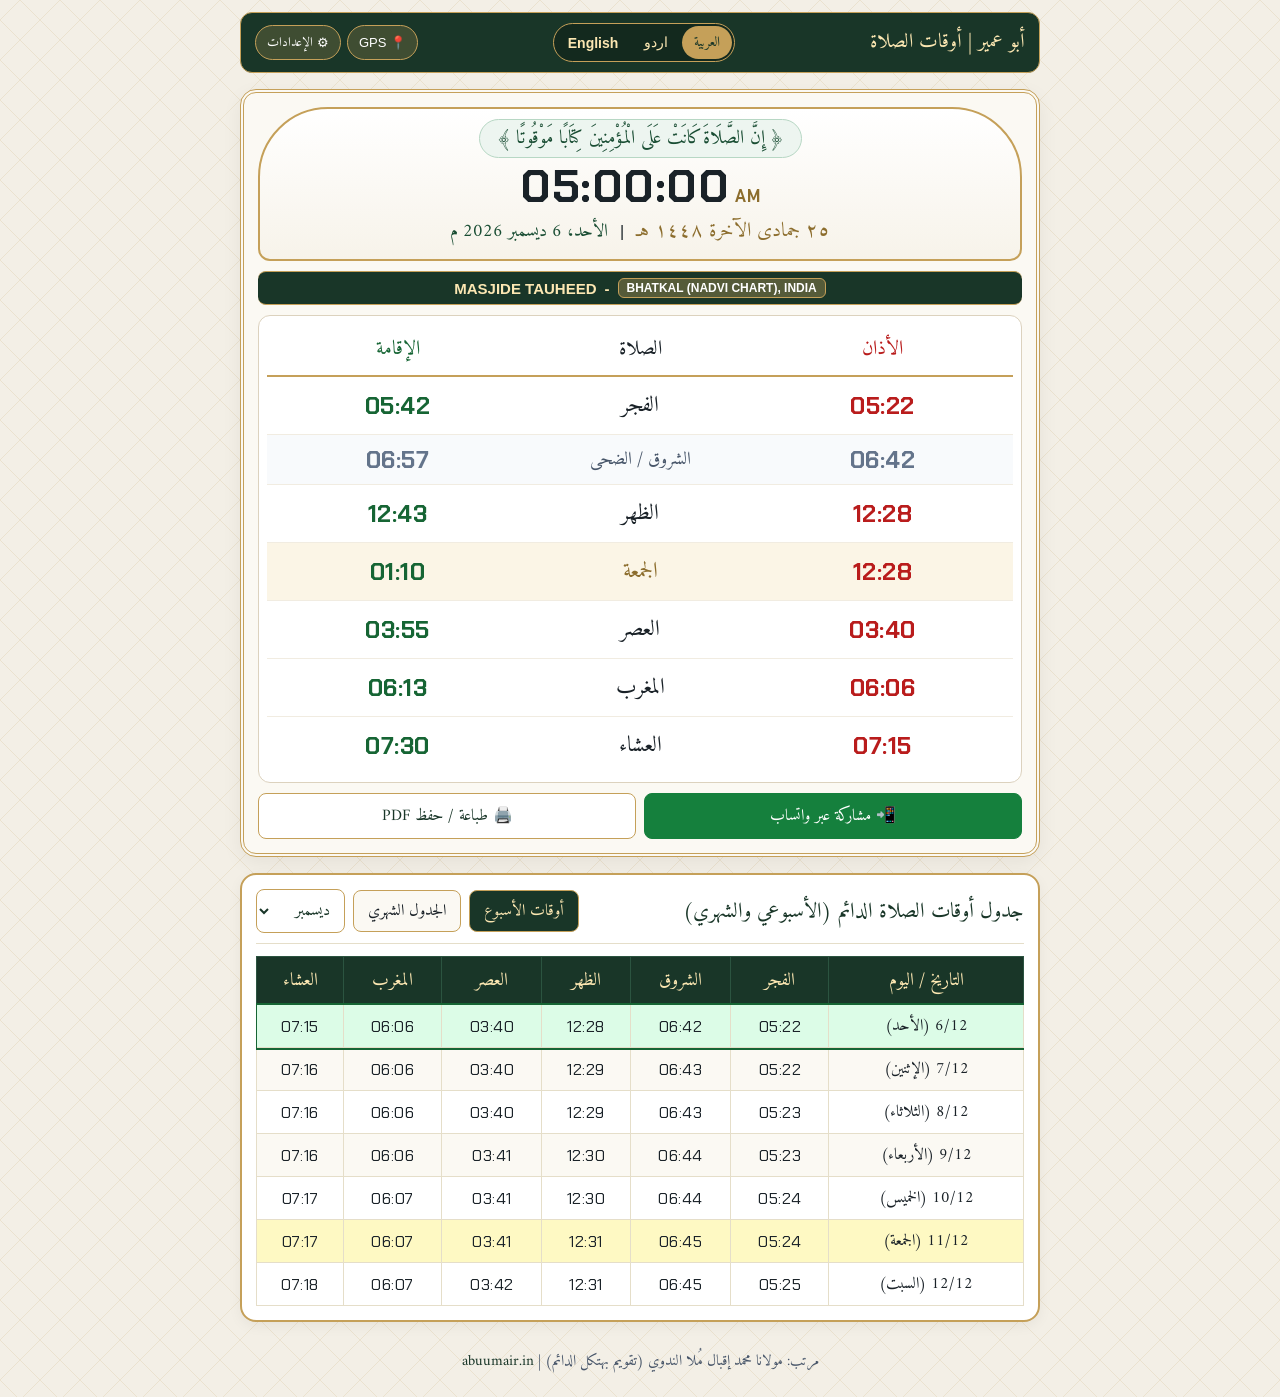
==== commit 4c759e42: "Change font-face to use TTF file for Jameel Noori Nastaliq Updated font-face definition for 'Jameel " ====
--- a/auqaat/index.html
+++ b/auqaat/index.html
@@ -11,12 +11,13 @@
     <link href="https://fonts.googleapis.com/css2?family=Amiri:wght@400&family=Chakra+Petch:wght@600;700&display=swap" rel="stylesheet">
 
     <style>
-        @font-face {
-            font-family: 'Jameel Noori Nastaliq';
-            src: local('Jameel Noori Nastaliq'), local('JameelNooriNastaliq');
-            font-weight: normal;
-            font-style: normal;
-        }
+       @font-face {
+    font-family: 'Jameel Noori Nastaliq';
+    src: url('jameel.ttf') format('truetype');
+    font-weight: normal;
+    font-style: normal;
+    font-display: swap;
+		}
 
         :root {
             --bg-page: #f3efe6;
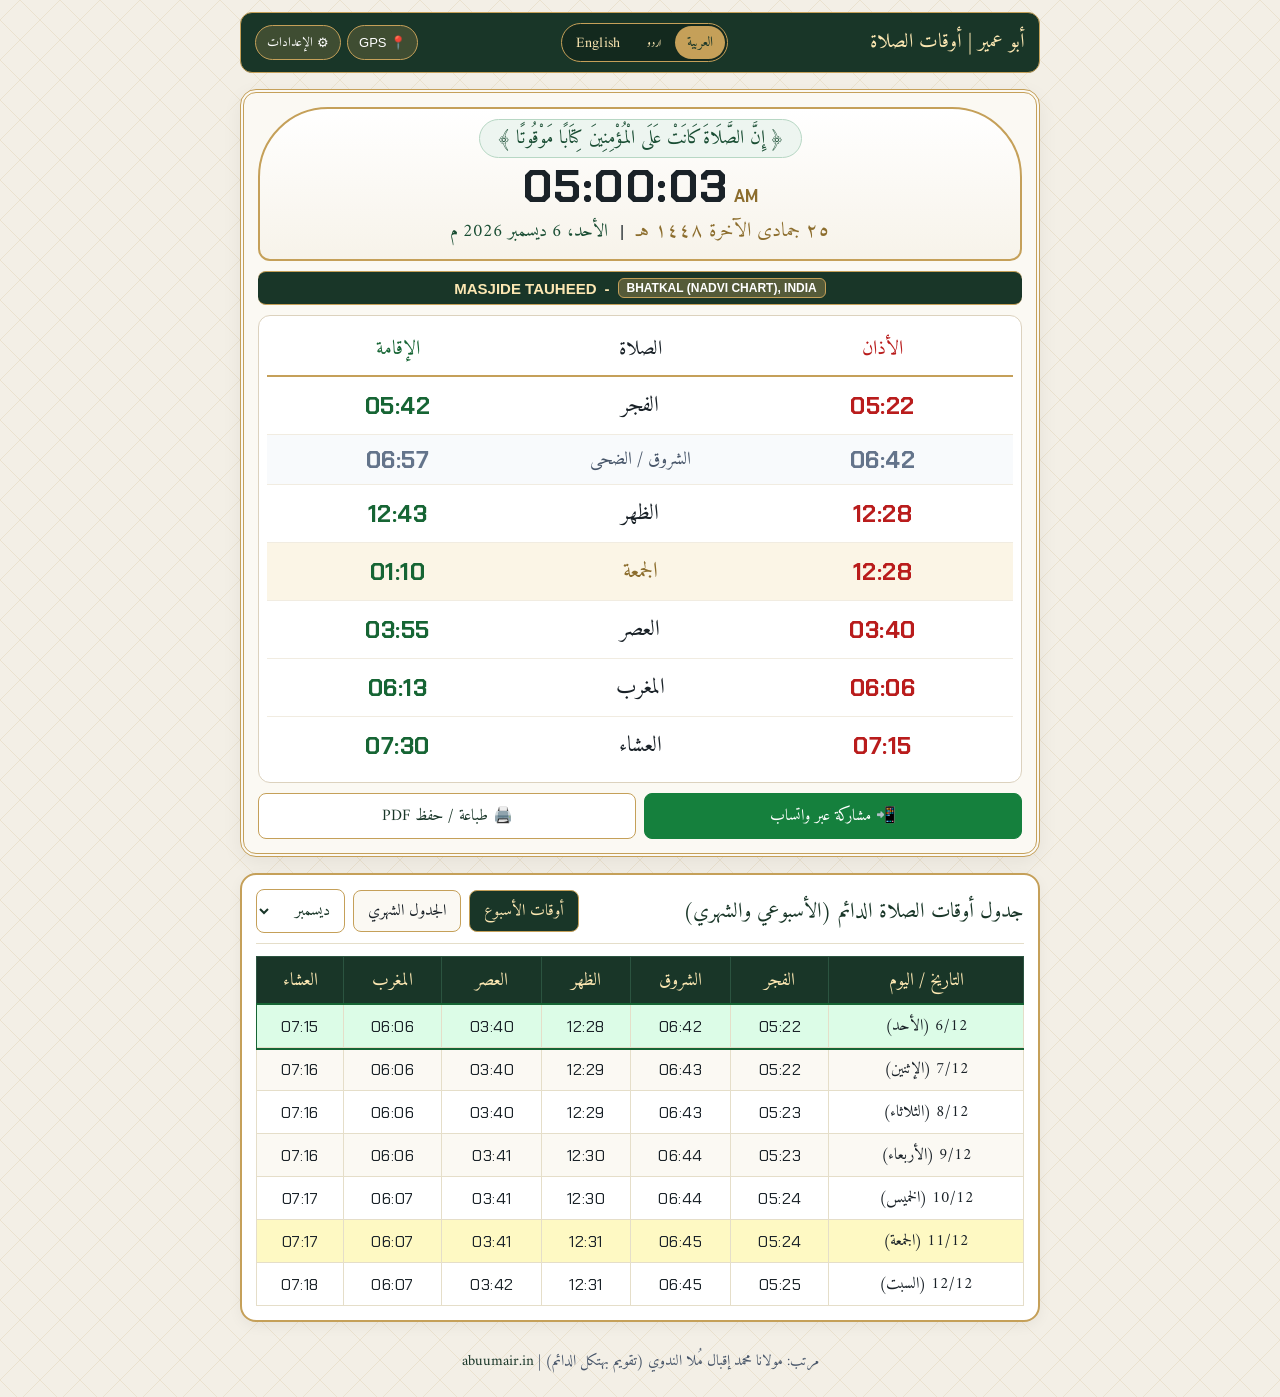
==== commit 5d92d4e3: "Update index.html" ====
--- a/auqaat/index.html
+++ b/auqaat/index.html
@@ -60,9 +60,10 @@
         }
 
         .lang-en {
-            font-family: 'Segoe UI', Tahoma, sans-serif !important;
-            font-weight: 600;
-        }
+    font-family: 'Jameel Noori Nastaliq', 'Segoe UI', Tahoma, sans-serif !important;
+    font-weight: normal !important;
+    letter-spacing: 0.3px;
+		}
 
         .arabic-fixed {
             font-family: 'Amiri', serif !important;
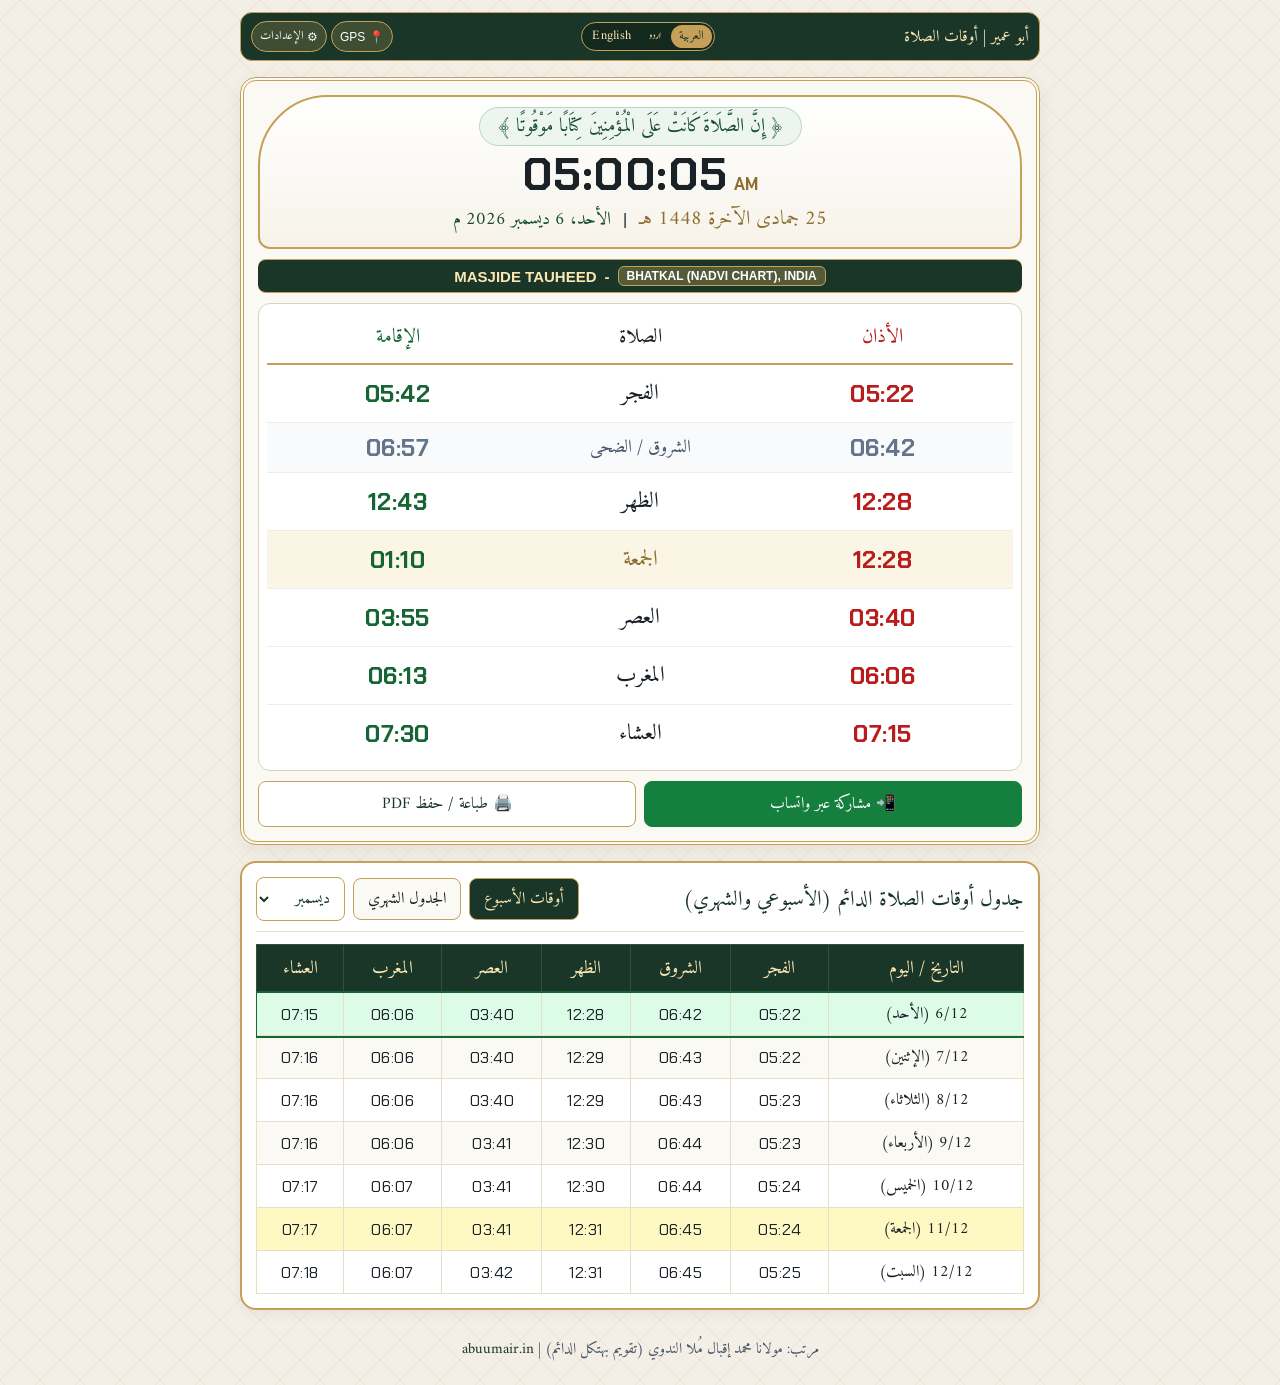
==== commit 94435cd5: "Update index.html" ====
--- a/auqaat/index.html
+++ b/auqaat/index.html
@@ -88,24 +88,24 @@
             gap: 16px;
         }
 
-        /* Top Navigation Bar */
+     /* Top Navigation Bar */
         .web-navbar {
             background: var(--primary-green);
             border: 1.5px solid var(--gold);
             border-radius: 12px;
-            padding: 10px 14px;
+            padding: 8px 10px;
             display: flex;
             justify-content: space-between;
             align-items: center;
             color: #fce7b2;
-            flex-wrap: wrap;
-            gap: 10px;
+            gap: 6px;
         }
 
         .web-brand a {
             color: #fce7b2;
             text-decoration: none;
-            font-size: 20px;
+            font-size: 16px;
+            white-space: nowrap;
         }
 
         .lang-switcher {
@@ -121,10 +121,11 @@
             background: transparent;
             border: none;
             color: #fce7b2;
-            padding: 4px 12px;
+            padding: 3px 8px;
             border-radius: 18px;
             cursor: pointer;
-            font-size: 14px;
+            font-size: 12.5px;
+            line-height: 1.3;
             transition: all 0.2s;
         }
 
@@ -135,21 +136,21 @@
 
         .nav-actions {
             display: flex;
-            gap: 6px;
-            flex-wrap: wrap;
+            gap: 4px;
         }
 
         .nav-pill-btn {
             background: rgba(197, 160, 89, 0.22);
             border: 1px solid var(--gold);
             color: #ffffff;
-            padding: 5px 11px;
-            border-radius: 20px;
-            font-size: 13px;
+            padding: 4px 8px;
+            border-radius: 16px;
+            font-size: 12px;
             cursor: pointer;
             display: inline-flex;
             align-items: center;
-            gap: 4px;
+            gap: 3px;
+            white-space: nowrap;
             transition: background 0.2s;
         }
 
@@ -158,7 +159,29 @@
             color: var(--primary-green);
         }
 
-        /* Main Display Card */
+        @media (max-width: 480px) {
+            .web-navbar {
+                flex-wrap: wrap;
+                justify-content: center;
+            }
+            .web-brand {
+                width: 100%;
+                text-align: center;
+                border-bottom: 1px solid rgba(197, 160, 89, 0.3);
+                padding-bottom: 4px;
+            }
+            .quran-aayat {
+                font-size: 14.5px !important;
+                padding: 3px 12px !important;
+                white-space: nowrap;
+            }
+            .digital-clock {
+                font-size: 40px !important;
+            }
+            .hijri-date, .greg-date {
+                font-size: 15.5px !important;
+            }
+        }        /* Main Display Card */
         .display-card {
             background-color: var(--card-bg);
             border: 4px double var(--gold);
@@ -1241,12 +1264,61 @@
     }
 
     function getAccurateHijriDate(offsetDays = -1) {
-        const t = i18n[currentLang];
-        try {
-            const date = new Date();
-            date.setDate(date.getDate() + parseInt(offsetDays));
-            return new Intl.DateTimeFormat(t.hijriLocale, { day: 'numeric', month: 'long', year: 'numeric' }).format(date);
-        } catch(e) { return "8 Jumada al-Akhirah 1448"; }
+        const date = new Date();
+        date.setDate(date.getDate() + parseInt(offsetDays));
+
+        let day = date.getDate();
+        let month = date.getMonth();
+        let year = date.getFullYear();
+
+        let m = month + 1;
+        let y = year;
+        if (m < 3) {
+            y -= 1;
+            m += 12;
+        }
+
+        let a = Math.floor(y / 100);
+        let b = 2 - a + Math.floor(a / 4);
+        if (y < 1583) b = 0;
+        if (y === 1582) {
+            if (m > 10) b = -10;
+            if (m === 10) {
+                b = 0;
+                if (day > 4) b = -10;
+            }
+        }
+
+        let jd = Math.floor(365.25 * (y + 4716)) + Math.floor(30.6001 * (m + 1)) + day + b - 1524;
+        let iyear = 10631 / 30;
+        let epochastro = 1948084;
+        let shift1 = 8.01 / 60;
+
+        let z = jd - epochastro;
+        let cyc = Math.floor(z / 10631);
+        z = z - 10631 * cyc;
+        let j = Math.floor((z - shift1) / iyear);
+        let iy = 30 * cyc + j;
+        z = z - Math.floor(j * iyear + shift1);
+        let im = Math.floor((z + 28.5001) / 29.5);
+        if (im === 13) im = 12;
+        let id = z - Math.floor(29.5001 * im - 29);
+
+        const hijriMonths = {
+            ar: ["محرم", "صفر", "ربيع الأول", "ربيع الآخر", "جمادى الأولى", "جمادى الآخرة", "رجب", "شعبان", "رمضان", "شوال", "ذو القعدة", "ذو الحجة"],
+            ur: ["محرم الحرام", "صفر المظفر", "ربیع الاول", "ربیع الثانی", "جمادی الاولیٰ", "جمادی الاخریٰ", "رجب المرجب", "شعبان المعظم", "رمضان المبارک", "شوال المکرم", "ذوالقعدہ", "ذوالحجہ"],
+            en: ["Muharram", "Safar", "Rabi al-Awwal", "Rabi al-Thani", "Jumada al-Ula", "Jumada al-Akhirah", "Rajab", "Sha'ban", "Ramadan", "Shawwal", "Dhu al-Qi'dah", "Dhu al-Hijjah"]
+        };
+
+        const mName = hijriMonths[currentLang][im - 1];
+
+        if (currentLang === 'en') {
+            return `${id} ${mName} ${iy} AH`;
+        } else if (currentLang === 'ur') {
+            return `${id} ${mName} ${iy} ھ`;
+        } else {
+            return `${id} ${mName} ${iy} هـ`;
+        }
     }
 
     function getFormattedGregorianDate() {
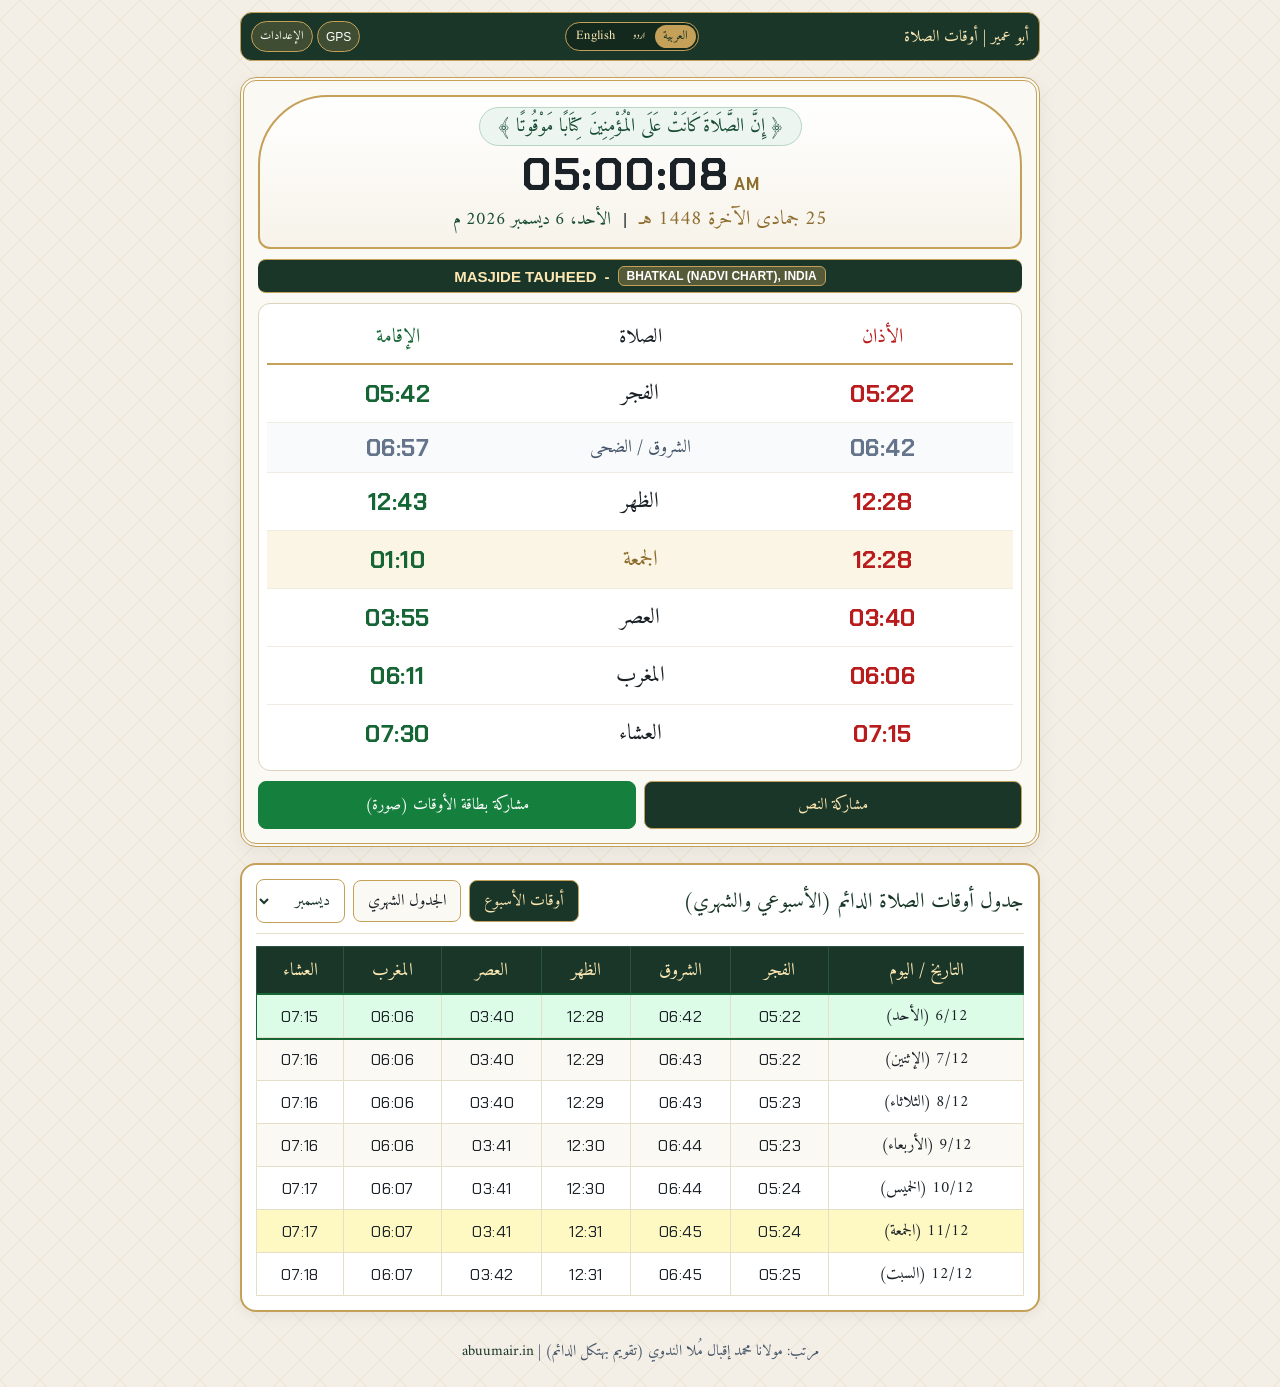
==== commit 1e3b5f11: "Update index.html" ====
--- a/auqaat/index.html
+++ b/auqaat/index.html
@@ -11,13 +11,13 @@
     <link href="https://fonts.googleapis.com/css2?family=Amiri:wght@400&family=Chakra+Petch:wght@600;700&display=swap" rel="stylesheet">
 
     <style>
-       @font-face {
-    font-family: 'Jameel Noori Nastaliq';
-    src: url('jameel.ttf') format('truetype');
-    font-weight: normal;
-    font-style: normal;
-    font-display: swap;
-		}
+        @font-face {
+            font-family: 'Jameel Noori Nastaliq';
+            src: url('jameel.ttf') format('truetype');
+            font-weight: normal;
+            font-style: normal;
+            font-display: swap;
+        }
 
         :root {
             --bg-page: #f3efe6;
@@ -60,10 +60,10 @@
         }
 
         .lang-en {
-    font-family: 'Jameel Noori Nastaliq', 'Segoe UI', Tahoma, sans-serif !important;
-    font-weight: normal !important;
-    letter-spacing: 0.3px;
-		}
+            font-family: 'Jameel Noori Nastaliq', 'Segoe UI', Tahoma, sans-serif !important;
+            font-weight: normal !important;
+            letter-spacing: 0.3px;
+        }
 
         .arabic-fixed {
             font-family: 'Amiri', serif !important;
@@ -88,7 +88,7 @@
             gap: 16px;
         }
 
-     /* Top Navigation Bar */
+        /* Top Navigation Bar */
         .web-navbar {
             background: var(--primary-green);
             border: 1.5px solid var(--gold);
@@ -181,7 +181,9 @@
             .hijri-date, .greg-date {
                 font-size: 15.5px !important;
             }
-        }        /* Main Display Card */
+        }
+
+        /* Main Display Card */
         .display-card {
             background-color: var(--card-bg);
             border: 4px double var(--gold);
@@ -358,8 +360,8 @@
 
         .tool-btn {
             flex: 1;
-            min-width: 140px;
-            padding: 8px 12px;
+            min-width: 145px;
+            padding: 9px 12px;
             border-radius: 8px;
             border: 1.5px solid var(--gold);
             background: #ffffff;
@@ -373,14 +375,20 @@
             transition: all 0.2s;
         }
 
-        .tool-btn.whatsapp {
+        .tool-btn.primary-share {
+            background: var(--primary-green);
+            color: #fce7b2;
+            border-color: var(--gold);
+        }
+
+        .tool-btn.card-share {
             background: #15803d;
             color: #ffffff;
             border-color: #15803d;
         }
 
         .tool-btn:hover {
-            opacity: 0.9;
+            opacity: 0.92;
         }
 
         /* Weekly & Monthly Schedule Section */
@@ -570,14 +578,6 @@
         .save-btn { flex: 2; background: var(--primary-green); color: #fce7b2; padding: 9px; border: none; border-radius: 6px; font-weight: bold; cursor: pointer; }
         .reset-btn { flex: 1; background: var(--adhan-red); color: white; padding: 9px; border: none; border-radius: 6px; font-weight: bold; cursor: pointer; }
         .gps-btn { background: #00897b; color: white; border: none; padding: 9px; border-radius: 6px; font-weight: bold; width: 100%; cursor: pointer; margin-bottom: 8px; }
-
-        @media print {
-            body { background: #ffffff; padding: 0; }
-            .web-navbar, .quick-tools-bar, .tab-btn, .portal-footer, .modal { display: none !important; }
-            .display-card { box-shadow: none; border: 2px solid #000; margin-bottom: 12px; }
-            .schedule-section { box-shadow: none; border: 2px solid #000; }
-            .monthly-table th { background: #193628 !important; color: #ffffff !important; -webkit-print-color-adjust: exact; }
-        }
     </style>
 </head>
 <body>
@@ -597,8 +597,8 @@
         </div>
 
         <div class="nav-actions">
-            <button class="nav-pill-btn" onclick="trackLiveGPSLocation()" id="btn-gps">📍 GPS</button>
-            <button class="nav-pill-btn" onclick="openSettings()" id="btn-settings">⚙ <span id="lbl-settings">الإعدادات</span></button>
+            <button class="nav-pill-btn" onclick="trackLiveGPSLocation()" id="btn-gps">GPS</button>
+            <button class="nav-pill-btn" onclick="openSettings()" id="btn-settings"><span id="lbl-settings">الإعدادات</span></button>
         </div>
     </nav>
 
@@ -663,7 +663,7 @@
                     <tr id="row-maghrib">
                         <td><span class="time-cell val-adhan time-font" id="view-maghrib-a">06:03</span></td>
                         <td class="name" id="lbl-maghrib">المغرب</td>
-                        <td><span class="time-cell val-iqamah time-font" id="view-maghrib-i">06:10</span></td>
+                        <td><span class="time-cell val-iqamah time-font" id="view-maghrib-i">06:08</span></td>
                     </tr>
                     <tr id="row-isha">
                         <td><span class="time-cell val-adhan time-font" id="view-isha-a">07:11</span></td>
@@ -674,10 +674,10 @@
             </table>
         </div>
 
-        <!-- Website Action Tools -->
+        <!-- Website Action Tools: Plain Text Share & Photo Card Share -->
         <div class="quick-tools-bar">
-            <button class="tool-btn whatsapp" onclick="shareOnWhatsApp()" id="btn-whatsapp">📲 مشاركة عبر واتساب</button>
-            <button class="tool-btn" onclick="window.print()" id="btn-print">🖨️ طباعة / حفظ PDF</button>
+            <button class="tool-btn primary-share" onclick="sharePlainText()" id="btn-share-text">مشاركة النص</button>
+            <button class="tool-btn card-share" onclick="sharePrayerPhotoCard()" id="btn-share-card">مشاركة بطاقة الأوقات (صورة)</button>
         </div>
     </section>
 
@@ -719,12 +719,15 @@
     </footer>
 </div>
 
+<!-- Hidden Canvas for Generating 5-Time Prayer Card Image -->
+<canvas id="prayerCardCanvas" width="1080" height="1350" style="display:none;"></canvas>
+
 <!-- Settings Modal -->
 <div class="modal" id="settingsModal" onclick="closeSettingsOutside(event)">
     <div class="modal-content" onclick="event.stopPropagation()">
         <h3 style="text-align:center; color:var(--gold-dark); margin-bottom:10px;">Taqweem & Masjid Settings</h3>
 
-        <button class="gps-btn" onclick="trackLiveGPSLocation()">📍 Auto Detect My Current GPS Location</button>
+        <button class="gps-btn" onclick="trackLiveGPSLocation()">Auto Detect My Current GPS Location</button>
 
         <div class="input-group" style="background:#fefce8; border:1px solid #ca8a04; padding:6px 8px; border-radius:6px;">
             <label style="font-size:12px; font-weight:bold;">Taqweem Mode:</label>
@@ -804,11 +807,11 @@
     const BHATKAL_LAT = 13.9780;
     const BHATKAL_LNG = 74.5770;
     const BHATKAL_TZ  = 5.5;
-    const STORAGE_KEY = 'abuumair_trilingual_prayer_v3';
+    const STORAGE_KEY = 'abuumair_trilingual_prayer_v4';
 
     let currentLang = localStorage.getItem('abuumair_prayer_lang') || 'ar';
 
-    // Trilingual Translations Dictionary with Conditional Footers
+    // Trilingual Translations Dictionary (No Emojis)
     const i18n = {
         ar: {
             dir: 'rtl',
@@ -826,8 +829,8 @@
             asr: 'العصر',
             maghrib: 'المغرب',
             isha: 'العشاء',
-            whatsapp: '📲 مشاركة عبر واتساب',
-            print: '🖨️ طباعة / حفظ PDF',
+            shareTextBtn: 'مشاركة النص',
+            shareCardBtn: 'مشاركة بطاقة الأوقات (صورة)',
             scheduleTitle: 'جدول أوقات الصلاة الدائم (الأسبوعي والشهري)',
             weeklyTab: 'أوقات الأسبوع',
             monthlyTab: 'الجدول الشهري',
@@ -835,8 +838,7 @@
             footerBhatkal: 'مرتب: مولانا محمد إقبال مُلا الندوي (تقويم بهتكل الدائم) | <a href="https://abuumair.in">abuumair.in</a>',
             footerGlobal: 'مواقيت الصلاة حسب الموقع الجغرافي (المعادلات الفلكية) | <a href="https://abuumair.in">abuumair.in</a>',
             days: ["الأحد", "الإثنين", "الثلاثاء", "الأربعاء", "الخميس", "الجمعة", "السبت"],
-            months: ["يناير", "فبراير", "مارس", "أبريل", "مايو", "يونيو", "يوليو", "أغسطس", "سبتمبر", "أكتوبر", "نوفمبر", "ديسمبر"],
-            hijriLocale: 'ar-SA-u-ca-islamic-umalqura'
+            months: ["يناير", "فبراير", "مارس", "أبريل", "مايو", "يونيو", "يوليو", "أغسطس", "سبتمبر", "أكتوبر", "نوفمبر", "ديسمبر"]
         },
         ur: {
             dir: 'rtl',
@@ -854,8 +856,8 @@
             asr: 'عصر',
             maghrib: 'مغرب',
             isha: 'عشاء',
-            whatsapp: '📲 واٹس ایپ پر شیئر کریں',
-            print: '🖨️ پرنٹ / PDF محفوظ کریں',
+            shareTextBtn: 'ٹیکسٹ شیئر کریں',
+            shareCardBtn: 'اوقات کا کارڈ شیئر کریں (تصویر)',
             scheduleTitle: 'دائمی اوقاتِ نماز کا نقشہ (ہفتہ وار و ماہانہ)',
             weeklyTab: 'اس ہفتے کے اوقات',
             monthlyTab: 'مکمل مہینے کا چارٹ',
@@ -863,8 +865,7 @@
             footerBhatkal: 'مرتب: مولانا محمد اقبال مُلا صاحب ندوی (بھٹکل چارٹ) | <a href="https://abuumair.in">abuumair.in</a>',
             footerGlobal: 'مقام کے لحاظ سے فلکیاتی اوقاتِ نماز | <a href="https://abuumair.in">abuumair.in</a>',
             days: ["اتوار", "پیر", "منگل", "بدھ", "جمعرات", "جمعہ", "ہفتہ"],
-            months: ["جنوری", "فروری", "مارچ", "اپریل", "مئی", "جون", "جولائی", "اگست", "ستمبر", "اکتوبر", "نومبر", "دسمبر"],
-            hijriLocale: 'ur-PK-u-ca-islamic-umalqura'
+            months: ["جنوری", "فروری", "مارچ", "اپریل", "مئی", "جون", "جولائی", "اگست", "ستمبر", "اکتوبر", "نومبر", "دسمبر"]
         },
         en: {
             dir: 'ltr',
@@ -882,8 +883,8 @@
             asr: 'Asr',
             maghrib: 'Maghrib',
             isha: 'Isha',
-            whatsapp: '📲 Share on WhatsApp',
-            print: '🖨️ Print / Save PDF',
+            shareTextBtn: 'Share Text',
+            shareCardBtn: 'Share Timing Card (Photo)',
             scheduleTitle: 'Permanent Prayer Timetable (Weekly & Monthly)',
             weeklyTab: 'This Week',
             monthlyTab: 'Full Month Chart',
@@ -891,13 +892,13 @@
             footerBhatkal: 'Compiled by Maulana M. Iqbal Mulla Nadvi (Bhatkal Chart) | <a href="https://abuumair.in">abuumair.in</a>',
             footerGlobal: 'Calculated via Astronomical / Moonsighting Standards | <a href="https://abuumair.in">abuumair.in</a>',
             days: ["Sunday", "Monday", "Tuesday", "Wednesday", "Thursday", "Friday", "Saturday"],
-            months: ["January", "February", "March", "April", "May", "June", "July", "August", "September", "October", "November", "December"],
-            hijriLocale: 'en-US-u-ca-islamic-umalqura'
+            months: ["January", "February", "March", "April", "May", "June", "July", "August", "September", "October", "November", "December"]
         }
     };
 
+    // Complete 366-Day Bhatkal Nadvi Chart (January - December)
     const nadviChartData = {
-	1: [ // JANUARY[cite: 15]
+        1: [
             ["05:35","06:55","12:41","15:51","18:17","19:27"],["05:35","06:56","12:41","15:52","18:18","19:27"],["05:35","06:56","12:42","15:52","18:18","19:28"],
             ["05:36","06:56","12:42","15:53","18:19","19:28"],["05:36","06:57","12:42","15:53","18:19","19:29"],["05:37","06:57","12:43","15:54","18:20","19:29"],
             ["05:37","06:57","12:43","15:54","18:20","19:30"],["05:37","06:58","12:44","15:55","18:21","19:30"],["05:38","06:58","12:44","15:56","18:22","19:31"],
@@ -910,7 +911,7 @@
             ["05:41","07:00","12:50","16:04","18:32","19:40"],["05:41","06:59","12:50","16:04","18:32","19:40"],["05:41","06:59","12:51","16:05","18:33","19:40"],
             ["05:41","06:59","12:51","16:05","18:33","19:41"]
         ],
-        2: [ // FEBRUARY (Includes Feb 29)[cite: 15]
+        2: [
             ["05:41","06:59","12:51","16:05","18:34","19:41"],["05:41","06:59","12:51","16:06","18:34","19:41"],["05:41","06:59","12:51","16:06","18:35","19:42"],
             ["05:41","06:59","12:51","16:06","18:35","19:42"],["05:41","06:58","12:51","16:06","18:35","19:42"],["05:41","06:58","12:51","16:07","18:36","19:43"],
             ["05:41","06:58","12:52","16:07","18:36","19:43"],["05:41","06:58","12:52","16:07","18:37","19:43"],["05:40","06:57","12:52","16:07","18:37","19:43"],
@@ -922,7 +923,7 @@
             ["05:35","06:50","12:51","16:08","18:42","19:47"],["05:34","06:50","12:50","16:08","18:42","19:47"],["05:34","06:49","12:50","16:07","18:42","19:47"],
             ["05:34","06:49","12:50","16:07","18:42","19:47"],["05:33","06:49","12:50","16:07","18:42","19:47"]
         ],
-        3: [ // MARCH[cite: 15]
+        3: [
             ["05:33","06:48","12:50","16:07","18:43","19:48"],["05:32","06:48","12:50","16:07","18:43","19:48"],["05:32","06:47","12:50","16:07","18:43","19:48"],
             ["05:31","06:46","12:49","16:06","18:43","19:48"],["05:31","06:46","12:49","16:06","18:43","19:48"],["05:30","06:45","12:49","16:06","18:44","19:48"],
             ["05:30","06:45","12:49","16:06","18:44","19:48"],["05:29","06:44","12:48","16:05","18:44","19:49"],["05:28","06:43","12:48","16:05","18:44","19:49"],
@@ -935,7 +936,7 @@
             ["05:15","06:30","12:43","15:57","18:46","19:51"],["05:14","06:30","12:42","15:56","18:46","19:51"],["05:14","06:29","12:42","15:56","18:46","19:51"],
             ["05:13","06:28","12:42","15:55","18:46","19:51"]
         ],
-        4: [ // APRIL[cite: 16]
+        4: [
             ["05:12","06:28","12:41","15:55","18:46","19:51"],["05:11","06:27","12:41","15:54","18:46","19:52"],["05:11","06:26","12:41","15:54","18:46","19:52"],
             ["05:10","06:26","12:41","15:53","18:47","19:52"],["05:09","06:25","12:40","15:52","18:47","19:52"],["05:08","06:24","12:40","15:52","18:47","19:52"],
             ["05:08","06:24","12:40","15:51","18:47","19:52"],["05:07","06:23","12:39","15:50","18:47","19:53"],["05:06","06:22","12:39","15:50","18:47","19:53"],
@@ -947,7 +948,7 @@
             ["04:55","06:13","12:35","15:39","18:49","19:57"],["04:54","06:12","12:35","15:38","18:49","19:57"],["04:53","06:12","12:35","15:38","18:49","19:57"],
             ["04:53","06:11","12:35","15:37","18:50","19:57"],["04:52","06:11","12:35","15:37","18:50","19:58"],["04:51","06:10","12:35","15:38","18:50","19:58"]
         ],
-        5: [ // MAY[cite: 16]
+        5: [
             ["04:51","06:10","12:34","15:39","18:50","19:58"],["04:50","06:09","12:34","15:39","18:50","19:59"],["04:49","06:09","12:34","15:40","18:51","19:59"],
             ["04:49","06:08","12:34","15:40","18:51","19:59"],["04:48","06:08","12:34","15:41","18:51","20:00"],["04:48","06:07","12:34","15:42","18:51","20:00"],
             ["04:47","06:07","12:34","15:42","18:52","20:00"],["04:47","06:07","12:34","15:43","18:52","20:01"],["04:46","06:06","12:34","15:43","18:52","20:01"],
@@ -960,7 +961,7 @@
             ["04:39","06:02","12:34","15:52","18:57","20:09"],["04:39","06:02","12:34","15:53","18:58","20:09"],["04:39","06:02","12:35","15:53","18:58","20:10"],
             ["04:39","06:02","12:35","15:54","18:58","20:10"]
         ],
-        6: [ // JUNE[cite: 16]
+        6: [
             ["04:39","06:02","12:35","15:54","18:59","20:11"],["04:39","06:02","12:35","15:54","18:59","20:11"],["04:38","06:02","12:35","15:55","18:59","20:11"],
             ["04:38","06:02","12:35","15:55","19:00","20:12"],["04:38","06:02","12:35","15:56","19:00","20:12"],["04:38","06:02","12:36","15:56","19:00","20:13"],
             ["04:38","06:02","12:36","15:56","19:00","20:13"],["04:38","06:02","12:36","15:57","19:01","20:13"],["04:38","06:02","12:36","15:57","19:01","20:14"],
@@ -1123,7 +1124,7 @@
                     dhuhr_a: row[2], dhuhr_i: addMins(row[2], 15),
                     juma_a: row[2], juma_i: "13:10",
                     asr_a: row[3], asr_i: addMins(row[3], 15),
-                    maghrib_a: row[4], maghrib_i: addMins(row[4], 7),
+                    maghrib_a: row[4], maghrib_i: addMins(row[4], 5),
                     isha_a: row[5], isha_i: addMins(row[5], 15)
                 };
             }
@@ -1135,7 +1136,7 @@
                 dhuhr_a: dhuhrTime, dhuhr_i: addMins(dhuhrTime, 15),
                 juma_a: dhuhrTime, juma_i: "13:10",
                 asr_a: calc.asr, asr_i: addMins(calc.asr, 15),
-                maghrib_a: calc.maghrib, maghrib_i: addMins(calc.maghrib, 7),
+                maghrib_a: calc.maghrib, maghrib_i: addMins(calc.maghrib, 5),
                 isha_a: calc.isha, isha_i: addMins(calc.isha, 15)
             };
         }
@@ -1152,7 +1153,7 @@
                 dhuhr_a: dhuhrSafe, dhuhr_i: addMins(dhuhrSafe, 15),
                 juma_a: dhuhrSafe, juma_i: "13:10",
                 asr_a: calc.asr, asr_i: addMins(calc.asr, 15),
-                maghrib_a: calc.maghrib, maghrib_i: addMins(calc.maghrib, 7),
+                maghrib_a: calc.maghrib, maghrib_i: addMins(calc.maghrib, 5),
                 isha_a: calc.isha, isha_i: addMins(calc.isha, 15)
             };
         }
@@ -1189,7 +1190,7 @@
         const textElements = [
             'brand-link', 'lbl-settings', 'th-adhan', 'th-prayer', 'th-iqamah',
             'lbl-fajr', 'lbl-shurooq', 'lbl-dhuhr', 'lbl-juma', 'lbl-asr', 'lbl-maghrib', 'lbl-isha',
-            'btn-whatsapp', 'btn-print', 'lbl-schedule-title', 'tab-weekly', 'tab-monthly',
+            'btn-share-text', 'btn-share-card', 'lbl-schedule-title', 'tab-weekly', 'tab-monthly',
             'month-selector', 'mth-date', 'mth-fajr', 'mth-shurooq', 'mth-dhuhr', 'mth-asr', 'mth-maghrib', 'mth-isha',
             'lbl-footer', 'view-hijri', 'view-greg'
         ];
@@ -1216,8 +1217,8 @@
         document.getElementById('lbl-maghrib').innerText = t.maghrib;
         document.getElementById('lbl-isha').innerText = t.isha;
 
-        document.getElementById('btn-whatsapp').innerText = t.whatsapp;
-        document.getElementById('btn-print').innerText = t.print;
+        document.getElementById('btn-share-text').innerText = t.shareTextBtn;
+        document.getElementById('btn-share-card').innerText = t.shareCardBtn;
         document.getElementById('lbl-schedule-title').innerText = t.scheduleTitle;
         document.getElementById('tab-weekly').innerText = t.weeklyTab;
         document.getElementById('tab-monthly').innerText = t.monthlyTab;
@@ -1263,6 +1264,7 @@
         return (h * 3600) + (m * 60);
     }
 
+    // Reliable Hijri Date Calculation (Fixes "قبل مسیح" browser bug)
     function getAccurateHijriDate(offsetDays = -1) {
         const date = new Date();
         date.setDate(date.getDate() + parseInt(offsetDays));
@@ -1386,7 +1388,8 @@
         });
     }
 
-    function shareOnWhatsApp() {
+    // 1. Plain Text System Share (No Emojis, All Apps Supported)
+    async function sharePlainText() {
         const saved = JSON.parse(localStorage.getItem(STORAGE_KEY)) || {};
         const fmt = saved.timeFormat || "12";
         const todayTimes = getTimesForSpecificDate(new Date());
@@ -1395,18 +1398,175 @@
         const greg = document.getElementById('view-greg').innerText;
         const t = i18n[currentLang];
 
-        const msg = `*${t.brand} - ${loc}*\n` +
-                    `📅 ${hijri}\n` +
-                    `🗓️ ${greg}\n\n` +
-                    `🌅 *${t.fajr}:* ${formatTime(todayTimes.fajr_a, fmt)} (${t.iqamah}: ${formatTime(todayTimes.fajr_i, fmt)})\n` +
-                    `☀️ *${t.shurooq}:* ${formatTime(todayTimes.shurooq, fmt)}\n` +
-                    `🕛 *${t.dhuhr}:* ${formatTime(todayTimes.dhuhr_a, fmt)} (${t.iqamah}: ${formatTime(todayTimes.dhuhr_i, fmt)})\n` +
-                    `🕒 *${t.asr}:* ${formatTime(todayTimes.asr_a, fmt)} (${t.iqamah}: ${formatTime(todayTimes.asr_i, fmt)})\n` +
-                    `🌇 *${t.maghrib}:* ${formatTime(todayTimes.maghrib_a, fmt)} (${t.iqamah}: ${formatTime(todayTimes.maghrib_i, fmt)})\n` +
-                    `🌙 *${t.isha}:* ${formatTime(todayTimes.isha_a, fmt)} (${t.iqamah}: ${formatTime(todayTimes.isha_i, fmt)})\n\n` +
-                    `🌐 https://abuumair.in`;
-
-        window.open(`https://wa.me/?text=${encodeURIComponent(msg)}`, '_blank');
+        const plainMsg = `${t.brand} - ${loc}\n` +
+                         `${hijri} | ${greg}\n\n` +
+                         `${t.fajr}: ${formatTime(todayTimes.fajr_a, fmt)} (${t.iqamah}: ${formatTime(todayTimes.fajr_i, fmt)})\n` +
+                         `${t.shurooq}: ${formatTime(todayTimes.shurooq, fmt)}\n` +
+                         `${t.dhuhr}: ${formatTime(todayTimes.dhuhr_a, fmt)} (${t.iqamah}: ${formatTime(todayTimes.dhuhr_i, fmt)})\n` +
+                         `${t.asr}: ${formatTime(todayTimes.asr_a, fmt)} (${t.iqamah}: ${formatTime(todayTimes.asr_i, fmt)})\n` +
+                         `${t.maghrib}: ${formatTime(todayTimes.maghrib_a, fmt)} (${t.iqamah}: ${formatTime(todayTimes.maghrib_i, fmt)})\n` +
+                         `${t.isha}: ${formatTime(todayTimes.isha_a, fmt)} (${t.iqamah}: ${formatTime(todayTimes.isha_i, fmt)})\n\n` +
+                         `https://abuumair.in/auqaat/`;
+
+        if (navigator.share) {
+            try {
+                await navigator.share({
+                    title: `${t.brand} - ${loc}`,
+                    text: plainMsg
+                });
+            } catch (err) {}
+        } else {
+            try {
+                await navigator.clipboard.writeText(plainMsg);
+                alert("Timings copied to clipboard! You can paste and share in any app.");
+            } catch (e) {
+                window.open(`https://wa.me/?text=${encodeURIComponent(plainMsg)}`, '_blank');
+            }
+        }
+    }
+
+    // 2. Generate 5-Time Prayer Card Image & Share via System Share Sheet
+    async function sharePrayerPhotoCard() {
+        const saved = JSON.parse(localStorage.getItem(STORAGE_KEY)) || {};
+        const fmt = saved.timeFormat || "12";
+        const todayTimes = getTimesForSpecificDate(new Date());
+        const masjid = saved.masjid || "MASJIDE TAUHEED";
+        const loc = saved.displayLocation || "BHATKAL (NADVI CHART), INDIA";
+        const hijri = document.getElementById('view-hijri').innerText;
+        const greg = document.getElementById('view-greg').innerText;
+
+        const canvas = document.getElementById('prayerCardCanvas');
+        const ctx = canvas.getContext('2d');
+        const W = canvas.width;
+        const H = canvas.height;
+
+        // Background Parchment Fill
+        ctx.fillStyle = '#fbf9f3';
+        ctx.fillRect(0, 0, W, H);
+
+        // Outer & Inner Ornamental Gold Border
+        ctx.strokeStyle = '#c5a059';
+        ctx.lineWidth = 14;
+        ctx.strokeRect(36, 36, W - 72, H - 72);
+        ctx.lineWidth = 4;
+        ctx.strokeRect(56, 56, W - 112, H - 112);
+
+        // Top Dark Green Header Banner
+        ctx.fillStyle = '#193628';
+        ctx.fillRect(85, 85, W - 170, 230);
+        ctx.strokeStyle = '#c5a059';
+        ctx.lineWidth = 4;
+        ctx.strokeRect(85, 85, W - 170, 230);
+
+        // Quranic Verse in Header
+        ctx.fillStyle = '#fce7b2';
+        ctx.font = '38px Amiri, serif';
+        ctx.textAlign = 'center';
+        ctx.fillText('﴿ إِنَّ الصَّلَاةَ كَانَتْ عَلَى الْمُؤْمِنِينَ كِتَابًا مَوْقُوتًا ﴾', W / 2, 155);
+
+        // Masjid Name & Location
+        ctx.fillStyle = '#ffffff';
+        ctx.font = 'bold 34px "Segoe UI", sans-serif';
+        ctx.fillText(masjid, W / 2, 222);
+
+        ctx.fillStyle = '#d4af37';
+        ctx.font = 'bold 24px "Segoe UI", sans-serif';
+        ctx.fillText(loc, W / 2, 272);
+
+        // Date Box (Hijri + Gregorian)
+        ctx.fillStyle = '#edf5f0';
+        ctx.fillRect(85, 340, W - 170, 115);
+        ctx.strokeStyle = '#b7d7c4';
+        ctx.lineWidth = 2;
+        ctx.strokeRect(85, 340, W - 170, 115);
+
+        ctx.fillStyle = '#8c6d2d';
+        ctx.font = '36px Amiri, serif';
+        ctx.fillText(hijri, W / 2, 392);
+
+        ctx.fillStyle = '#194d33';
+        ctx.font = '30px Amiri, serif';
+        ctx.fillText(greg, W / 2, 438);
+
+        // Table Header Row (RTL: Iqamah | Prayer | Adhan)
+        const tableTop = 485;
+        ctx.fillStyle = '#193628';
+        ctx.fillRect(85, tableTop, W - 170, 75);
+
+        ctx.fillStyle = '#fce7b2';
+        ctx.font = '36px Amiri, serif';
+        ctx.fillText('الإقامة', 240, tableTop + 50);
+        ctx.fillText('الصلاة', W / 2, tableTop + 50);
+        ctx.fillText('الأذان', W - 240, tableTop + 50);
+
+        // 5 Obligatory Prayers Rows
+        const fivePrayers = [
+            { ar: 'الفجر', en: 'FAJR', adhan: formatTime(todayTimes.fajr_a, fmt), iqamah: formatTime(todayTimes.fajr_i, fmt) },
+            { ar: 'الظهر', en: 'DHUHR', adhan: formatTime(todayTimes.dhuhr_a, fmt), iqamah: formatTime(todayTimes.dhuhr_i, fmt) },
+            { ar: 'العصر', en: 'ASR', adhan: formatTime(todayTimes.asr_a, fmt), iqamah: formatTime(todayTimes.asr_i, fmt) },
+            { ar: 'المغرب', en: 'MAGHRIB', adhan: formatTime(todayTimes.maghrib_a, fmt), iqamah: formatTime(todayTimes.maghrib_i, fmt) },
+            { ar: 'العشاء', en: 'ISHA', adhan: formatTime(todayTimes.isha_a, fmt), iqamah: formatTime(todayTimes.isha_i, fmt) }
+        ];
+
+        let curY = tableTop + 75;
+        const rowH = 122;
+
+        fivePrayers.forEach((p, idx) => {
+            ctx.fillStyle = (idx % 2 === 0) ? '#ffffff' : '#f7f3ea';
+            ctx.fillRect(85, curY, W - 170, rowH);
+            ctx.strokeStyle = '#dcd2be';
+            ctx.lineWidth = 2;
+            ctx.strokeRect(85, curY, W - 170, rowH);
+
+            // Iqamah Time (Left)
+            ctx.fillStyle = '#166534';
+            ctx.font = 'bold 46px "Chakra Petch", monospace';
+            ctx.fillText(p.iqamah, 240, curY + 76);
+
+            // Prayer Name (Center: Arabic + English)
+            ctx.fillStyle = '#1a2228';
+            ctx.font = '44px Amiri, serif';
+            ctx.fillText(p.ar, W / 2, curY + 58);
+
+            ctx.fillStyle = '#64748b';
+            ctx.font = 'bold 20px "Segoe UI", sans-serif';
+            ctx.fillText(p.en, W / 2, curY + 95);
+
+            // Adhan Time (Right)
+            ctx.fillStyle = '#b91c1c';
+            ctx.font = 'bold 46px "Chakra Petch", monospace';
+            ctx.fillText(p.adhan, W - 240, curY + 76);
+
+            curY += rowH;
+        });
+
+        // Footer Branding
+        ctx.fillStyle = '#193628';
+        ctx.fillRect(85, curY + 25, W - 170, 65);
+        ctx.fillStyle = '#fce7b2';
+        ctx.font = 'bold 26px "Segoe UI", sans-serif';
+        ctx.fillText('abuumair.in/auqaat', W / 2, curY + 67);
+
+        // Convert Canvas to Image File & Trigger System Share Sheet
+        canvas.toBlob(async (blob) => {
+            if (!blob) return;
+            const file = new File([blob], 'prayer-timings.png', { type: 'image/png' });
+
+            if (navigator.canShare && navigator.canShare({ files: [file] })) {
+                try {
+                    await navigator.share({
+                        files: [file],
+                        title: `${masjid} - Prayer Timings`
+                    });
+                } catch (err) {}
+            } else {
+                // Fallback Download on Desktop Browsers
+                const link = document.createElement('a');
+                link.download = 'prayer-timings.png';
+                link.href = URL.createObjectURL(blob);
+                link.click();
+            }
+        }, 'image/png');
     }
 
     let gpsLat = BHATKAL_LAT, gpsLng = BHATKAL_LNG;
@@ -1575,7 +1735,7 @@
         document.getElementById('inp-asr-a').value = calc.asr;
         document.getElementById('inp-asr-i').value = addMins(calc.asr, 15);
         document.getElementById('inp-maghrib-a').value = calc.maghrib;
-        document.getElementById('inp-maghrib-i').value = addMins(calc.maghrib, 7);
+        document.getElementById('inp-maghrib-i').value = addMins(calc.maghrib, 5);
         document.getElementById('inp-isha-a').value = calc.isha;
         document.getElementById('inp-isha-i').value = addMins(calc.isha, 15);
     }
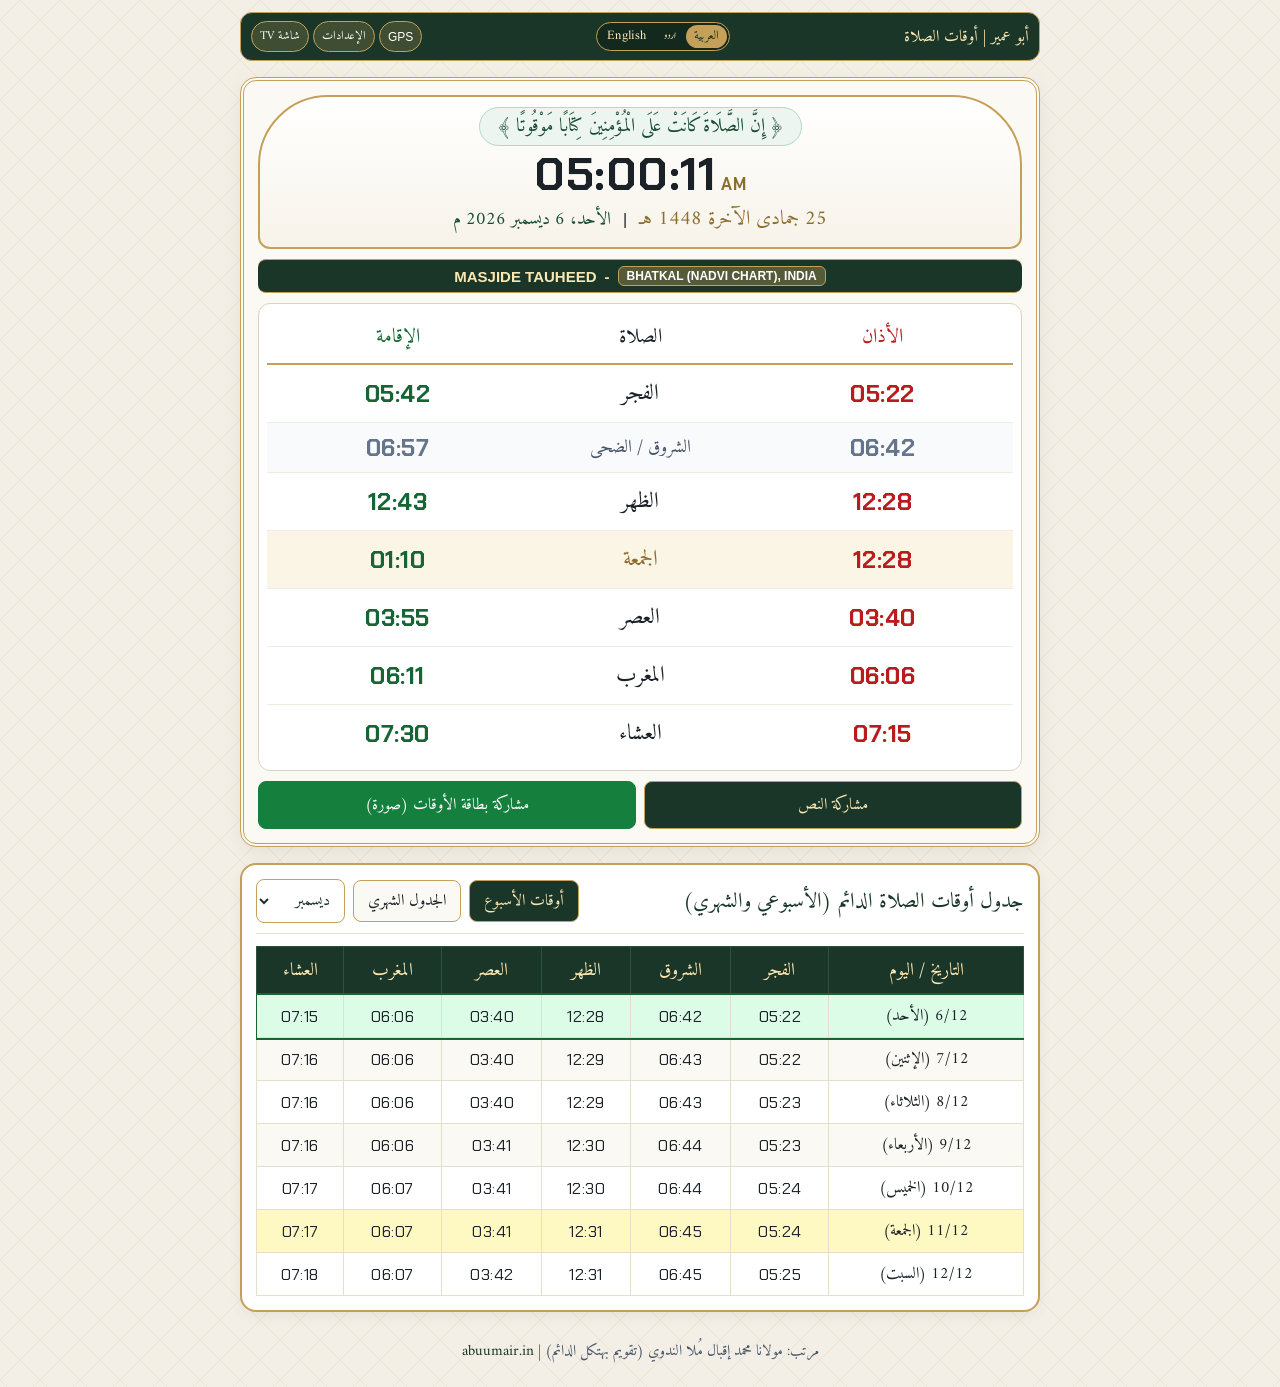
==== commit cfde6f8e: "Update index.html" ====
--- a/auqaat/index.html
+++ b/auqaat/index.html
@@ -152,6 +152,7 @@
             gap: 3px;
             white-space: nowrap;
             transition: background 0.2s;
+            text-decoration: none;
         }
 
         .nav-pill-btn:hover {
@@ -599,6 +600,7 @@
         <div class="nav-actions">
             <button class="nav-pill-btn" onclick="trackLiveGPSLocation()" id="btn-gps">GPS</button>
             <button class="nav-pill-btn" onclick="openSettings()" id="btn-settings"><span id="lbl-settings">الإعدادات</span></button>
+            <a href="tv.html" class="nav-pill-btn" id="btn-tv"><span id="lbl-tv">شاشة TV</span></a>
         </div>
     </nav>
 
@@ -818,6 +820,7 @@
             fontClass: 'lang-ar',
             brand: 'أبو عمير | أوقات الصلاة',
             settings: 'الإعدادات',
+            tv: 'شاشة TV',
             adhan: 'الأذان',
             prayer: 'الصلاة',
             iqamah: 'الإقامة',
@@ -845,6 +848,7 @@
             fontClass: 'lang-ur',
             brand: 'ابو عمیر | اوقاتِ نماز',
             settings: 'ترتیبات',
+            tv: 'TV اسکرین',
             adhan: 'اذان',
             prayer: 'نماز',
             iqamah: 'اقامت',
@@ -872,6 +876,7 @@
             fontClass: 'lang-en',
             brand: 'Abu Umair | Prayer Times',
             settings: 'Settings',
+            tv: 'TV Display',
             adhan: 'Adhan',
             prayer: 'Prayer',
             iqamah: 'Iqamah',
@@ -1188,7 +1193,7 @@
         document.getElementById('btn-lang-en').classList.toggle('active', lang === 'en');
 
         const textElements = [
-            'brand-link', 'lbl-settings', 'th-adhan', 'th-prayer', 'th-iqamah',
+            'brand-link', 'lbl-settings', 'lbl-tv', 'th-adhan', 'th-prayer', 'th-iqamah',
             'lbl-fajr', 'lbl-shurooq', 'lbl-dhuhr', 'lbl-juma', 'lbl-asr', 'lbl-maghrib', 'lbl-isha',
             'btn-share-text', 'btn-share-card', 'lbl-schedule-title', 'tab-weekly', 'tab-monthly',
             'month-selector', 'mth-date', 'mth-fajr', 'mth-shurooq', 'mth-dhuhr', 'mth-asr', 'mth-maghrib', 'mth-isha',
@@ -1205,6 +1210,7 @@
 
         document.getElementById('brand-link').innerText = t.brand;
         document.getElementById('lbl-settings').innerText = t.settings;
+        document.getElementById('lbl-tv').innerText = t.tv;
         document.getElementById('th-adhan').innerText = t.adhan;
         document.getElementById('th-prayer').innerText = t.prayer;
         document.getElementById('th-iqamah').innerText = t.iqamah;
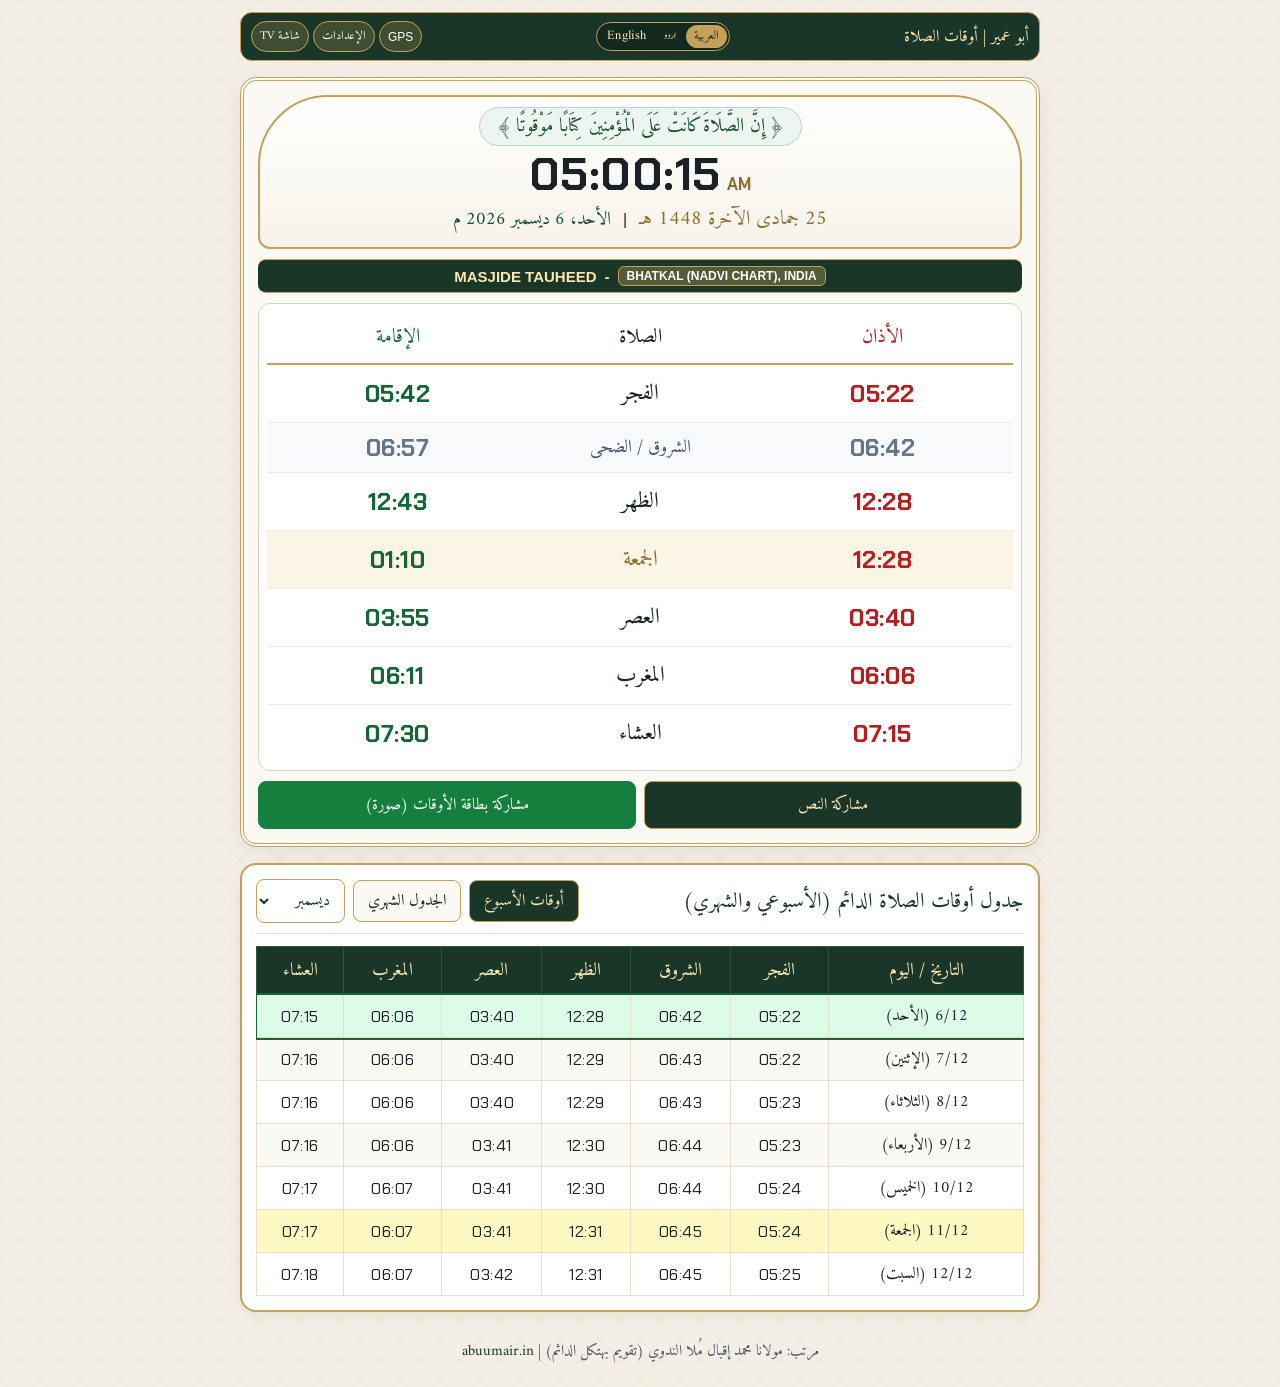
==== commit d09de419: "Update index.html" ====
--- a/auqaat/index.html
+++ b/auqaat/index.html
@@ -600,7 +600,7 @@
         <div class="nav-actions">
             <button class="nav-pill-btn" onclick="trackLiveGPSLocation()" id="btn-gps">GPS</button>
             <button class="nav-pill-btn" onclick="openSettings()" id="btn-settings"><span id="lbl-settings">الإعدادات</span></button>
-            <a href="tv.html" class="nav-pill-btn" id="btn-tv"><span id="lbl-tv">شاشة TV</span></a>
+            <a href="/auqaat/tv/" class="nav-pill-btn" id="btn-tv"><span id="lbl-tv">شاشة TV</span></a>
         </div>
     </nav>
 
